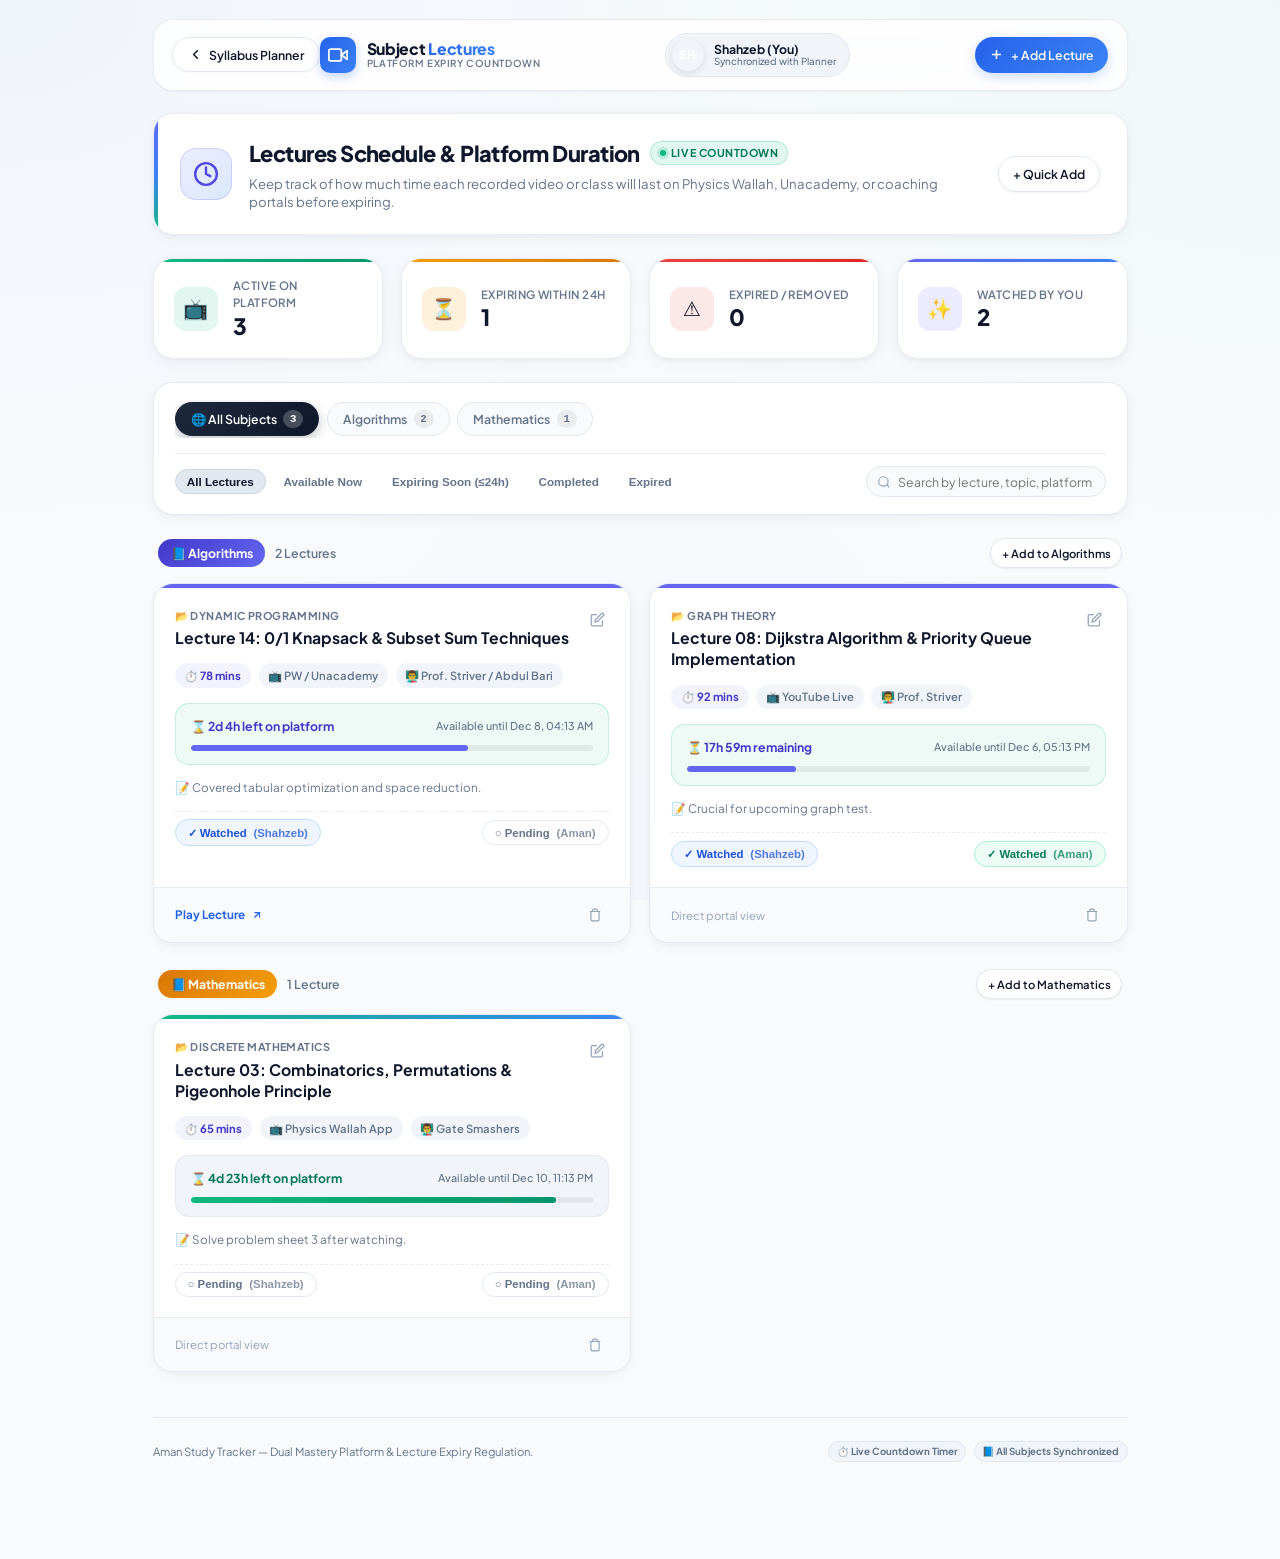
==== lectures.html @ d10f4acd "Add lectures page, countdown timers, owner permissions management, and chapter/topic visual hierarch" ====
<!DOCTYPE html>
<html lang="en">
<head>
  <meta charset="UTF-8">
  <meta name="viewport" content="width=device-width, initial-scale=1.0, maximum-scale=1.0, user-scalable=no">
  <title>Subject Lectures & Platform Availability Tracker — Aman Study Duo</title>
  
  <!-- SEO & Social Meta -->
  <meta name="description" content="Track recorded and live lectures for every subject with real-time countdown to platform expiry so you never miss a lecture.">
  <meta name="theme-color" content="#4f46e5">

  <!-- Typography: Plus Jakarta Sans -->
  <link rel="preconnect" href="https://fonts.googleapis.com">
  <link rel="preconnect" href="https://fonts.gstatic.com" crossorigin>
  <link href="https://fonts.googleapis.com/css2?family=Plus+Jakarta+Sans:wght@400;500;600;700;800&display=swap" rel="stylesheet">

  <!-- Core & Extended Stylesheets -->
  <link rel="stylesheet" href="styles.css">
  <link rel="stylesheet" href="lectures.css">
</head>
<body>
  <div class="app-layout" id="mainAppLayout">
    
    <!-- Top Navigation Header -->
    <header class="app-header">
      <div class="header-left">
        <a href="index.html" class="header-back-link" title="Return to Syllabus Planner">
          <svg width="15" height="15" viewBox="0 0 24 24" fill="none" stroke="currentColor" stroke-width="2.5" stroke-linecap="round" stroke-linejoin="round">
            <polyline points="15 18 9 12 15 6"></polyline>
          </svg>
          <span>Syllabus Planner</span>
        </a>

        <div class="brand-badge">
          <div class="brand-icon">
            <svg width="20" height="20" viewBox="0 0 24 24" fill="none" stroke="currentColor" stroke-width="2.2" stroke-linecap="round" stroke-linejoin="round">
              <polygon points="23 7 16 12 23 17 23 7"></polygon>
              <rect x="1" y="5" width="15" height="14" rx="2" ry="2"></rect>
            </svg>
          </div>
          <div class="brand-text">
            <span class="brand-title">Subject <span class="gradient-text">Lectures</span></span>
            <span class="brand-subtitle">Platform Expiry Countdown</span>
          </div>
        </div>
      </div>

      <!-- Center: Active Authenticated User -->
      <div class="logged-user-bar" id="loggedUserBar" title="Active study account">
        <span class="persona-avatar" id="headerUserAvatar">SH</span>
        <div class="logged-user-meta">
          <span class="logged-user-title" id="headerUserName">Shahzeb (You)</span>
          <span class="logged-user-sub">Synchronized with Planner</span>
        </div>
      </div>

      <!-- Header Right Action -->
      <div class="header-right">
        <button type="button" class="btn btn-primary btn-icon-text" id="btnOpenAddLecture">
          <svg width="15" height="15" viewBox="0 0 24 24" fill="none" stroke="currentColor" stroke-width="2.5">
            <line x1="12" y1="5" x2="12" y2="19"></line>
            <line x1="5" y1="12" x2="19" y2="12"></line>
          </svg>
          <span>+ Add Lecture</span>
        </button>
      </div>
    </header>

    <!-- Main Content Area -->
    <main class="main-wrapper lectures-page">
      
      <!-- Top Banner Headline -->
      <section class="page-title-banner">
        <div class="banner-left">
          <div class="banner-icon">
            <svg width="26" height="26" viewBox="0 0 24 24" fill="none" stroke="currentColor" stroke-width="2.2" stroke-linecap="round" stroke-linejoin="round">
              <circle cx="12" cy="12" r="10"></circle>
              <polyline points="12 6 12 12 16 14"></polyline>
            </svg>
          </div>
          <div>
            <h1 class="page-headline">
              <span>Lectures Schedule & Platform Duration</span>
              <span class="live-badge">Live Countdown</span>
            </h1>
            <p class="page-subheadline">
              Keep track of how much time each recorded video or class will last on Physics Wallah, Unacademy, or coaching portals before expiring.
            </p>
          </div>
        </div>
        <div class="banner-actions">
          <button type="button" class="btn btn-secondary btn-icon-text" id="btnQuickAddLec">
            <span>+ Quick Add</span>
          </button>
        </div>
      </section>

      <!-- Statistical Overview -->
      <section class="lecture-stats-grid" aria-label="Lectures Summary">
        <div class="lecture-stat-card stat-available">
          <div class="stat-icon-wrapper">📺</div>
          <div class="stat-meta">
            <span class="stat-label">Active on Platform</span>
            <span class="stat-value" id="statTotalAvailable">0</span>
          </div>
        </div>

        <div class="lecture-stat-card stat-urgent">
          <div class="stat-icon-wrapper">⏳</div>
          <div class="stat-meta">
            <span class="stat-label">Expiring within 24h</span>
            <span class="stat-value" id="statUrgentExpires">0</span>
          </div>
        </div>

        <div class="lecture-stat-card stat-expired">
          <div class="stat-icon-wrapper">⚠️</div>
          <div class="stat-meta">
            <span class="stat-label">Expired / Removed</span>
            <span class="stat-value" id="statExpired">0</span>
          </div>
        </div>

        <div class="lecture-stat-card stat-watched">
          <div class="stat-icon-wrapper">✨</div>
          <div class="stat-meta">
            <span class="stat-label">Watched by You</span>
            <span class="stat-value" id="statWatched">0</span>
          </div>
        </div>
      </section>

      <!-- Control Bar: Subject Tabs & Status Filters -->
      <section class="lecture-controls-card">
        <!-- Subject Pills -->
        <div class="controls-row-top">
          <div class="subject-filter-scroll" id="subjectFilterBar" role="tablist" aria-label="Select Subject Filter">
            <!-- Dynamically populated subjects (Algorithms, Mathematics, etc.) -->
          </div>
        </div>

        <!-- Status & Search Bar -->
        <div class="controls-row-bottom">
          <div class="status-filter-pills" id="statusFilterGroup">
            <button type="button" class="status-tab-btn active" data-status="all">All Lectures</button>
            <button type="button" class="status-tab-btn" data-status="available">Available Now</button>
            <button type="button" class="status-tab-btn" data-status="urgent">Expiring Soon (≤24h)</button>
            <button type="button" class="status-tab-btn" data-status="watched">Completed</button>
            <button type="button" class="status-tab-btn" data-status="expired">Expired</button>
          </div>

          <div class="lecture-search-wrap">
            <svg class="search-icon" width="14" height="14" viewBox="0 0 24 24" fill="none" stroke="currentColor" stroke-width="2">
              <circle cx="11" cy="11" r="8"></circle>
              <line x1="21" y1="21" x2="16.65" y2="16.65"></line>
            </svg>
            <input type="text" id="lectureSearchInput" placeholder="Search by lecture, topic, platform..." autocomplete="off">
          </div>
        </div>
      </section>

      <!-- Lectures Container Grouped by Subject -->
      <section class="lectures-container" id="lecturesListContainer" aria-live="polite">
        <!-- Dynamically rendered lecture cards -->
      </section>

      <!-- Empty State Container -->
      <div class="lecture-empty-state hidden" id="lectureEmptyState">
        <div class="empty-state-icon">🎥</div>
        <h3 class="empty-state-title">No lectures scheduled</h3>
        <p class="empty-state-text">Add your class videos, coaching recordings, and expiry dates to track how long they will remain available.</p>
        <button type="button" class="btn btn-primary" id="btnEmptyAddLec">+ Schedule First Lecture</button>
      </div>

    </main>

    <!-- App Footer -->
    <footer class="app-footer">
      <div class="footer-content">
        <p>Aman Study Tracker — Dual Mastery Platform & Lecture Expiry Regulation.</p>
        <div class="footer-badges">
          <span class="badge-tag">⏱️ Live Countdown Timer</span>
          <span class="badge-tag">📘 All Subjects Synchronized</span>
        </div>
      </div>
    </footer>
  </div>

  <!-- ==================== MODAL: ADD / EDIT LECTURE ==================== -->
  <div class="modal-overlay hidden" id="modalLecture" role="dialog" aria-modal="true" aria-labelledby="modalLectureTitle">
    <div class="modal-card">
      <div class="modal-header">
        <h3 class="modal-title" id="modalLectureTitle">Add Subject Lecture</h3>
        <button type="button" class="btn-icon-subtle" id="btnCloseModalLecture" aria-label="Close modal">
          <svg width="18" height="18" viewBox="0 0 24 24" fill="none" stroke="currentColor" stroke-width="2">
            <line x1="18" y1="6" x2="6" y2="18"></line>
            <line x1="6" y1="6" x2="18" y2="18"></line>
          </svg>
        </button>
      </div>

      <form id="formLecture" class="modal-form">
        <input type="hidden" id="inputLecId" value="">

        <!-- Subject & Chapter row -->
        <div class="form-row">
          <div class="form-group flex-1">
            <label for="inputLecSubject">Subject <span class="req">*</span></label>
            <input type="text" id="inputLecSubject" list="subjectDatalist" placeholder="e.g. Algorithms, Mathematics" required autocomplete="off">
            <datalist id="subjectDatalist"></datalist>
          </div>
          <div class="form-group flex-1">
            <label for="inputLecChapter">Chapter / Module <span class="opt">(Optional)</span></label>
            <input type="text" id="inputLecChapter" placeholder="e.g. Dynamic Programming" autocomplete="off">
          </div>
        </div>

        <!-- Lecture Title -->
        <div class="form-group">
          <label for="inputLecTitle">Lecture Title & Topic <span class="req">*</span></label>
          <input type="text" id="inputLecTitle" placeholder="e.g. Lecture 05: Knapsack Tabulation & DP" required autocomplete="off">
        </div>

        <!-- Platform Duration (Video Length) & Expiry (How long it lasts on platform) -->
        <div class="form-row">
          <div class="form-group flex-1">
            <label for="inputLecDuration">Video Length (Minutes) <span class="req">*</span></label>
            <input type="number" id="inputLecDuration" min="1" max="600" value="60" required>
            <span class="field-hint">Duration of the recorded video class</span>
          </div>

          <div class="form-group flex-1">
            <label for="inputLecExpiresAt">Available on Platform Until <span class="req">*</span></label>
            <input type="datetime-local" id="inputLecExpiresAt" required>
            <span class="field-hint">When this video will be removed / expire</span>
          </div>
        </div>

        <!-- Expiry quick presets buttons -->
        <div class="form-group" style="margin-top:-0.35rem;">
          <label style="font-size:0.75rem;color:var(--text-muted);font-weight:600;">Quick Expiry Presets:</label>
          <div style="display:flex;gap:0.4rem;flex-wrap:wrap;margin-top:0.25rem;">
            <button type="button" class="btn btn-secondary btn-sm btn-expiry-preset" data-hours="12">12 Hours</button>
            <button type="button" class="btn btn-secondary btn-sm btn-expiry-preset" data-hours="24">24 Hours</button>
            <button type="button" class="btn btn-secondary btn-sm btn-expiry-preset" data-hours="48">48 Hours</button>
            <button type="button" class="btn btn-secondary btn-sm btn-expiry-preset" data-hours="168">7 Days</button>
          </div>
        </div>

        <!-- Platform & Instructor -->
        <div class="form-row">
          <div class="form-group flex-1">
            <label for="inputLecPlatform">Platform / Source</label>
            <input type="text" id="inputLecPlatform" placeholder="e.g. Physics Wallah, Unacademy, YouTube" autocomplete="off">
          </div>
          <div class="form-group flex-1">
            <label for="inputLecInstructor">Instructor / Teacher</label>
            <input type="text" id="inputLecInstructor" placeholder="e.g. Prof. Abdul Bari" autocomplete="off">
          </div>
        </div>

        <!-- Optional Portal / Video Link -->
        <div class="form-group">
          <label for="inputLecUrl">Portal / Class Video URL <span class="opt">(Optional)</span></label>
          <input type="url" id="inputLecUrl" placeholder="https://..." autocomplete="off">
        </div>

        <!-- Optional Notes -->
        <div class="form-group">
          <label for="inputLecNotes">Lecture Notes / Task <span class="opt">(Optional)</span></label>
          <textarea id="inputLecNotes" rows="2" placeholder="e.g. Solve assignment 2 after viewing this lecture..." style="width:100%;padding:0.6rem 0.85rem;border-radius:var(--radius-md);border:1px solid var(--border-subtle);font-family:inherit;font-size:0.85rem;background:var(--bg-input);"></textarea>
        </div>

        <!-- Color Theme Selection -->
        <div class="form-group">
          <label>Theme Color</label>
          <div class="color-picker-row">
            <label class="color-choice choice-indigo">
              <input type="radio" name="lecColor" value="indigo" checked>
              <span class="color-dot dot-indigo"></span>
              <span class="color-text">Indigo</span>
            </label>
            <label class="color-choice choice-emerald">
              <input type="radio" name="lecColor" value="emerald">
              <span class="color-dot dot-emerald"></span>
              <span class="color-text">Emerald</span>
            </label>
            <label class="color-choice choice-amber">
              <input type="radio" name="lecColor" value="amber">
              <span class="color-dot dot-amber"></span>
              <span class="color-text">Amber</span>
            </label>
            <label class="color-choice choice-rose">
              <input type="radio" name="lecColor" value="rose">
              <span class="color-dot dot-rose"></span>
              <span class="color-text">Rose</span>
            </label>
            <label class="color-choice choice-purple">
              <input type="radio" name="lecColor" value="purple">
              <span class="color-dot dot-purple"></span>
              <span class="color-text">Purple</span>
            </label>
          </div>
        </div>

        <!-- Initial Watched Status -->
        <div class="checkbox-row" style="padding:0.75rem 0.9rem;background:var(--bg-subtle);border-radius:var(--radius-md);margin-top:0.25rem;">
          <input type="checkbox" id="checkInitialWatched" class="custom-checkbox">
          <label for="checkInitialWatched" style="font-size:0.85rem;font-weight:600;cursor:pointer;">
            I (<span id="labelWatchSelf">Shahzeb</span>) have already watched this lecture
          </label>
        </div>

        <!-- Form Actions -->
        <div class="modal-footer">
          <button type="button" class="btn btn-secondary" id="btnCancelLecture">Cancel</button>
          <button type="submit" class="btn btn-primary" id="btnSaveLecture">Save Lecture</button>
        </div>
      </form>
    </div>
  </div>

  <!-- Toast Notifications Container -->
  <div class="toast-container" id="toastContainer" aria-live="assertive" aria-atomic="true"></div>

  <!-- App Script -->
  <script src="lectures.js"></script>
</body>
</html>
---- styles.css ----
/* ===================================================================
   Aman Study Tracker — Ultra-Clean Modern Design System
   Aesthetic: Apple & Linear inspired, spacious, high visual hierarchy,
   prominent mobile profile cards, zero clutter.
   =================================================================== */

:root {
  /* Surface & Background */
  --bg-page: #f8fafc;
  --bg-card: #ffffff;
  --bg-subtle: #f1f5f9;
  --bg-hover: #f8fafc;
  --bg-input: #f8fafc;

  /* Borders & Dividers */
  --border-light: rgba(226, 232, 240, 0.8);
  --border-subtle: #e2e8f0;
  --border-focus: #2563eb;

  /* Typography */
  --text-main: #0f172a;
  --text-muted: #64748b;
  --text-subtle: #94a3b8;

  /* User 1: Primary (Shahzeb / Royal Indigo) */
  --user-color: #2563eb;
  --user-gradient: linear-gradient(135deg, #2563eb, #3b82f6);
  --user-bg: #eff6ff;
  --user-border: #bfdbfe;
  --user-text: #1d4ed8;

  /* User 2: Partner (Aman / Vibrant Emerald) */
  --friend-color: #10b981;
  --friend-gradient: linear-gradient(135deg, #059669, #10b981);
  --friend-bg: #ecfdf5;
  --friend-border: #a7f3d0;
  --friend-text: #047857;

  /* Semantics */
  --success: #10b981;
  --success-bg: #ecfdf5;
  --success-border: #a7f3d0;
  --warning: #f59e0b;
  --warning-bg: #fffbeb;
  --danger: #ef4444;
  --danger-bg: #fef2f2;

  /* Corner Radii */
  --radius-xs: 6px;
  --radius-sm: 10px;
  --radius-md: 14px;
  --radius-lg: 20px;
  --radius-xl: 28px;
  --radius-full: 9999px;

  /* Multi-level Diffused Shadows */
  --shadow-subtle: 0 1px 3px rgba(15, 23, 42, 0.04), 0 1px 2px rgba(15, 23, 42, 0.02);
  --shadow-card: 0 4px 16px -2px rgba(15, 23, 42, 0.05), 0 2px 6px -1px rgba(15, 23, 42, 0.03);
  --shadow-elevated: 0 12px 30px -4px rgba(15, 23, 42, 0.08), 0 4px 10px -2px rgba(15, 23, 42, 0.04);
  --shadow-modal: 0 20px 45px -8px rgba(15, 23, 42, 0.16), 0 8px 20px -4px rgba(15, 23, 42, 0.08);

  /* Modern Geometric Typography */
  --font-sans: 'Plus Jakarta Sans', -apple-system, BlinkMacSystemFont, 'SF Pro Display', 'Segoe UI', system-ui, sans-serif;
  --font-mono: 'JetBrains Mono', ui-monospace, SFMono-Regular, Menlo, monospace;
  --transition: 0.2s cubic-bezier(0.16, 1, 0.3, 1);
}

/* ===== Base Reset & Layout ===== */

*, *::before, *::after {
  box-sizing: border-box;
  margin: 0;
  padding: 0;
  -webkit-tap-highlight-color: transparent;
}

html {
  font-size: 15px;
  -webkit-text-size-adjust: 100%;
  scroll-behavior: smooth;
}

body {
  font-family: var(--font-sans);
  background-color: var(--bg-page);
  background-image: 
    radial-gradient(at 0% 0%, rgba(37, 99, 235, 0.035) 0px, transparent 45%),
    radial-gradient(at 100% 0%, rgba(16, 185, 129, 0.035) 0px, transparent 45%),
    radial-gradient(at 50% 100%, rgba(99, 102, 241, 0.02) 0px, transparent 50%);
  background-attachment: fixed;
  color: var(--text-main);
  min-height: 100vh;
  line-height: 1.5;
  -webkit-font-smoothing: antialiased;
  -moz-osx-font-smoothing: grayscale;
}

.app-layout {
  max-width: 1020px;
  margin: 0 auto;
  padding: 1.25rem 1.5rem 5rem;
  display: flex;
  flex-direction: column;
  gap: 1.5rem;
}

/* ===== Header Navigation ===== */

.app-header {
  display: flex;
  align-items: center;
  justify-content: space-between;
  gap: 1rem;
  padding: 0.85rem 1.25rem;
  background: rgba(255, 255, 255, 0.85);
  backdrop-filter: blur(20px);
  -webkit-backdrop-filter: blur(20px);
  border-radius: var(--radius-lg);
  box-shadow: var(--shadow-subtle);
  border: 1px solid var(--border-light);
  position: sticky;
  top: 1rem;
  z-index: 100;
  transition: all var(--transition);
}

.header-left {
  display: flex;
  align-items: center;
}

.brand-badge {
  display: flex;
  align-items: center;
  gap: 0.75rem;
  text-decoration: none;
}

.brand-icon {
  width: 36px;
  height: 36px;
  border-radius: var(--radius-sm);
  background: var(--user-gradient);
  display: flex;
  align-items: center;
  justify-content: center;
  color: #fff;
  flex-shrink: 0;
  box-shadow: 0 4px 10px rgba(37, 99, 235, 0.25);
}

.brand-text {
  display: flex;
  flex-direction: column;
  line-height: 1.15;
}

.brand-title {
  font-size: 1.05rem;
  font-weight: 800;
  color: var(--text-main);
  letter-spacing: -0.02em;
}

.gradient-text {
  background: var(--user-gradient);
  -webkit-background-clip: text;
  -webkit-text-fill-color: transparent;
}

.brand-subtitle {
  font-size: 0.65rem;
  color: var(--text-muted);
  font-weight: 600;
  text-transform: uppercase;
  letter-spacing: 0.06em;
}

/* Authenticated User Capsule */
.logged-user-bar {
  display: flex;
  align-items: center;
  gap: 0.65rem;
  padding: 0.35rem 0.9rem 0.35rem 0.4rem;
  background: var(--bg-subtle);
  border: 1px solid var(--border-subtle);
  border-radius: var(--radius-full);
  cursor: pointer;
  transition: all var(--transition);
  user-select: none;
}

.logged-user-bar:hover {
  background: #ffffff;
  border-color: var(--user-border);
  box-shadow: var(--shadow-subtle);
  transform: translateY(-1px);
}

.logged-user-meta {
  display: flex;
  flex-direction: column;
  line-height: 1.15;
}

.logged-user-title {
  font-size: 0.82rem;
  font-weight: 700;
  color: var(--text-main);
}

.logged-user-sub {
  font-size: 0.65rem;
  color: var(--text-muted);
  font-weight: 500;
}

.persona-avatar {
  width: 32px;
  height: 32px;
  border-radius: 50%;
  font-size: 0.78rem;
  font-weight: 800;
  display: flex;
  align-items: center;
  justify-content: center;
  color: #fff;
  flex-shrink: 0;
  overflow: hidden;
  user-select: none;
  box-shadow: 0 2px 6px rgba(0, 0, 0, 0.1);
}

.user-avatar { background: var(--user-gradient); }
.friend-avatar { background: var(--friend-gradient); }

.avatar-image {
  width: 100%;
  height: 100%;
  border-radius: 50%;
  object-fit: cover;
  display: block;
}

.header-right {
  display: flex;
  align-items: center;
  gap: 0.5rem;
}

/* ===== Buttons ===== */

.btn {
  display: inline-flex;
  align-items: center;
  justify-content: center;
  gap: 0.45rem;
  padding: 0.45rem 0.95rem;
  font-family: inherit;
  font-size: 0.82rem;
  font-weight: 600;
  border-radius: var(--radius-full);
  border: none;
  cursor: pointer;
  transition: all var(--transition);
  white-space: nowrap;
  min-height: 36px;
  user-select: none;
}

.btn-primary {
  background: var(--user-gradient);
  color: #fff;
  box-shadow: 0 4px 12px rgba(37, 99, 235, 0.22);
}
.btn-primary:hover {
  box-shadow: 0 6px 16px rgba(37, 99, 235, 0.32);
  transform: translateY(-1px);
}
.btn-primary:active { transform: scale(0.97); }

.btn-secondary {
  background: #ffffff;
  color: var(--text-main);
  border: 1px solid var(--border-subtle);
  box-shadow: var(--shadow-subtle);
}
.btn-secondary:hover {
  background: var(--bg-subtle);
  border-color: #cbd5e1;
  transform: translateY(-1px);
}
.btn-secondary:active { transform: scale(0.97); }

.btn-ghost {
  background: transparent;
  color: var(--user-color);
  padding: 0.4rem 0.75rem;
}
.btn-ghost:hover { background: var(--user-bg); }

.btn-danger {
  background: var(--danger);
  color: #fff;
}
.btn-danger:hover { background: #dc2626; }

.btn-sm {
  padding: 0.3rem 0.7rem;
  font-size: 0.75rem;
  min-height: 30px;
}

.btn-lg {
  padding: 0.75rem 1.4rem;
  font-size: 0.95rem;
  min-height: 46px;
  border-radius: var(--radius-md);
}

.btn-block { width: 100%; }

.btn-link {
  background: none;
  border: none;
  color: var(--user-color);
  font-weight: 600;
  cursor: pointer;
  padding: 0;
  font-size: 0.8rem;
}
.btn-link:hover { text-decoration: underline; }

.btn-icon-subtle {
  width: 28px;
  height: 28px;
  border-radius: var(--radius-xs);
  border: none;
  background: transparent;
  color: var(--text-subtle);
  display: inline-flex;
  align-items: center;
  justify-content: center;
  cursor: pointer;
  transition: all var(--transition);
}
.btn-icon-subtle:hover {
  background: var(--bg-subtle);
  color: var(--text-main);
}
.btn-icon-subtle.btn-delete:hover {
  background: var(--danger-bg);
  color: var(--danger);
}

/* Cloud Button Indicator */
.cloud-status-btn { position: relative; }
.cloud-status-indicator {
  width: 7px;
  height: 7px;
  border-radius: 50%;
  display: inline-block;
  flex-shrink: 0;
}
.status-offline { background: var(--text-subtle); }
.status-connected {
  background: var(--success);
  box-shadow: 0 0 6px var(--success);
}
.status-syncing {
  background: var(--warning);
  animation: pulseDot 1s infinite;
}

@keyframes pulseDot {
  0%, 100% { opacity: 1; transform: scale(1); }
  50% { opacity: 0.4; transform: scale(0.85); }
}

/* ===== Dashboard Comparative Overview ===== */

.dashboard-section { width: 100%; }

/* ===== Subject & Overall Analyzer Scope Switcher ===== */
.analyzer-scope-header {
  display: flex;
  align-items: center;
  justify-content: space-between;
  gap: 1.25rem;
  background: #ffffff;
  border: 1px solid var(--border-light);
  border-radius: var(--radius-lg);
  padding: 0.95rem 1.35rem;
  margin-bottom: 1.25rem;
  box-shadow: 0 1px 3px rgba(0, 0, 0, 0.03);
  position: relative;
  overflow: hidden;
}

.analyzer-scope-header::before {
  content: '';
  position: absolute;
  top: 0;
  left: 0;
  bottom: 0;
  width: 4px;
  background: linear-gradient(180deg, #3b82f6 0%, #10b981 100%);
  border-radius: var(--radius-lg) 0 0 var(--radius-lg);
}

.analyzer-scope-info {
  display: flex;
  flex-direction: column;
  gap: 0.2rem;
  min-width: 200px;
}

.analyzer-scope-badge {
  margin: 0;
  font-size: 1.05rem;
  font-weight: 700;
  color: var(--text-main);
  display: inline-flex;
  align-items: center;
  gap: 0.5rem;
  letter-spacing: -0.015em;
}

.scope-icon-wrap {
  width: 26px;
  height: 26px;
  border-radius: 8px;
  display: inline-flex;
  align-items: center;
  justify-content: center;
  font-size: 0.95rem;
  background: rgba(37, 99, 235, 0.08);
}

.scope-icon-wrap.scope-all {
  background: rgba(37, 99, 235, 0.1);
  color: #2563eb;
}

.scope-icon-wrap.scope-subject {
  background: rgba(16, 185, 129, 0.1);
  color: #059669;
}

.analyzer-scope-subtitle {
  font-size: 0.78rem;
  color: var(--text-muted);
  font-weight: 500;
}

.analyzer-tabs-scroll {
  display: flex;
  align-items: center;
  gap: 0.5rem;
  overflow-x: auto;
  scrollbar-width: none;
  -webkit-overflow-scrolling: touch;
  padding: 2px 0;
  max-width: 100%;
}

.analyzer-tabs-scroll::-webkit-scrollbar {
  display: none;
}

.analyzer-tab-btn {
  display: inline-flex;
  align-items: center;
  gap: 0.5rem;
  padding: 0.42rem 0.95rem;
  border-radius: var(--radius-full);
  font-size: 0.8rem;
  font-weight: 600;
  font-family: inherit;
  color: var(--text-muted);
  background: #f8fafc;
  border: 1px solid var(--border-medium);
  cursor: pointer;
  white-space: nowrap;
  transition: all 0.2s cubic-bezier(0.4, 0, 0.2, 1);
  flex-shrink: 0;
  box-shadow: 0 1px 2px rgba(0, 0, 0, 0.03);
  user-select: none;
}

.analyzer-tab-btn:hover {
  color: var(--text-main);
  border-color: #cbd5e1;
  background: #ffffff;
  transform: translateY(-1px);
  box-shadow: 0 2px 6px rgba(0, 0, 0, 0.06);
}

.analyzer-tab-btn .tab-icon {
  font-size: 0.9rem;
  line-height: 1;
}

.analyzer-tab-btn .tab-label {
  letter-spacing: -0.01em;
}

.analyzer-tab-btn .tab-dot {
  width: 8px;
  height: 8px;
  border-radius: 50%;
  display: inline-block;
  flex-shrink: 0;
}

.analyzer-tab-btn .tab-dot.dot-indigo { background: #4f46e5; }
.analyzer-tab-btn .tab-dot.dot-emerald { background: #10b981; }
.analyzer-tab-btn .tab-dot.dot-amber { background: #f59e0b; }
.analyzer-tab-btn .tab-dot.dot-rose { background: #f43f5e; }
.analyzer-tab-btn .tab-dot.dot-purple { background: #8b5cf6; }
.analyzer-tab-btn .tab-dot.dot-sky { background: #0284c7; }

.analyzer-tab-btn .tab-count {
  display: inline-flex;
  align-items: center;
  justify-content: center;
  min-width: 19px;
  height: 18px;
  padding: 0 6px;
  border-radius: 9999px;
  font-size: 0.7rem;
  font-weight: 700;
  background: rgba(0, 0, 0, 0.06);
  color: var(--text-muted);
  transition: all 0.2s ease;
}

/* Active tab styles */
.analyzer-tab-btn.active {
  color: #ffffff;
  border-color: transparent;
  transform: translateY(-1px);
}

.analyzer-tab-btn[data-subject="all"].active {
  background: linear-gradient(135deg, #1e293b 0%, #0f172a 100%);
  box-shadow: 0 3px 12px rgba(15, 23, 42, 0.28);
}

.analyzer-tab-btn.theme-indigo.active {
  background: linear-gradient(135deg, #4338ca 0%, #6366f1 100%);
  box-shadow: 0 3px 12px rgba(79, 70, 229, 0.32);
}

.analyzer-tab-btn.theme-emerald.active {
  background: linear-gradient(135deg, #059669 0%, #10b981 100%);
  box-shadow: 0 3px 12px rgba(16, 185, 129, 0.32);
}

.analyzer-tab-btn.theme-amber.active {
  background: linear-gradient(135deg, #d97706 0%, #f59e0b 100%);
  box-shadow: 0 3px 12px rgba(245, 158, 11, 0.32);
}

.analyzer-tab-btn.theme-rose.active {
  background: linear-gradient(135deg, #e11d48 0%, #f43f5e 100%);
  box-shadow: 0 3px 12px rgba(244, 63, 94, 0.32);
}

.analyzer-tab-btn.theme-purple.active {
  background: linear-gradient(135deg, #7c3aed 0%, #8b5cf6 100%);
  box-shadow: 0 3px 12px rgba(139, 92, 246, 0.32);
}

.analyzer-tab-btn.theme-sky.active {
  background: linear-gradient(135deg, #0284c7 0%, #0ea5e9 100%);
  box-shadow: 0 3px 12px rgba(14, 165, 233, 0.32);
}

.analyzer-tab-btn.active .tab-count {
  background: rgba(255, 255, 255, 0.25);
  color: #ffffff;
}

.stats-grid {
  display: grid;
  grid-template-columns: 1fr 1fr;
  gap: 1.25rem;
}

/* Main Profile Stat Cards */
.stat-card {
  background: #ffffff;
  border-radius: var(--radius-lg);
  padding: 1.35rem 1.4rem;
  box-shadow: var(--shadow-card);
  border: 1px solid var(--border-light);
  display: flex;
  flex-direction: column;
  gap: 1.15rem;
  position: relative;
  overflow: hidden;
  transition: all var(--transition);
}

.stat-card::before {
  content: '';
  position: absolute;
  top: 0;
  left: 0;
  right: 0;
  height: 3px;
}

.user-stat-card::before { background: var(--user-gradient); }
.friend-stat-card::before { background: var(--friend-gradient); }

.stat-header {
  display: flex;
  align-items: center;
  gap: 0.9rem;
}

/* Profile Avatar Ring */
.avatar-with-ring {
  width: 56px;
  height: 56px;
  min-width: 56px;
  border-radius: 50%;
  display: flex;
  align-items: center;
  justify-content: center;
  padding: 3px;
  flex-shrink: 0;
  cursor: pointer;
  position: relative;
  transition: all var(--transition);
}

.avatar-with-ring:hover {
  transform: scale(1.04);
}

.user-ring {
  background: var(--user-bg);
  box-shadow: 0 0 0 2px var(--user-color), 0 4px 12px rgba(37, 99, 235, 0.15);
}

.friend-ring {
  background: var(--friend-bg);
  box-shadow: 0 0 0 2px var(--friend-color), 0 4px 12px rgba(16, 185, 129, 0.15);
}

.avatar-with-ring .stat-avatar {
  width: 100%;
  height: 100%;
  border-radius: 50%;
  overflow: hidden;
  display: flex;
  align-items: center;
  justify-content: center;
  font-size: 1.25rem;
  font-weight: 800;
  color: #fff;
}

.stat-title-wrap {
  flex: 1;
  display: flex;
  flex-direction: column;
  gap: 0.2rem;
  min-width: 0;
}

.stat-owner-tag {
  font-size: 0.65rem;
  font-weight: 700;
  text-transform: uppercase;
  letter-spacing: 0.06em;
  color: var(--text-muted);
}

.stat-owner-name {
  font-size: 1.35rem;
  font-weight: 800;
  color: var(--text-main);
  letter-spacing: -0.02em;
  line-height: 1.15;
  white-space: nowrap;
  overflow: hidden;
  text-overflow: ellipsis;
}

.stat-badge {
  font-size: 1rem;
  font-weight: 800;
  font-family: var(--font-mono);
  padding: 0.3rem 0.75rem;
  border-radius: var(--radius-full);
  flex-shrink: 0;
  letter-spacing: -0.02em;
}

.user-badge {
  background: var(--user-bg);
  color: var(--user-text);
  border: 1px solid var(--user-border);
}

.friend-badge {
  background: var(--friend-bg);
  color: var(--friend-text);
  border: 1px solid var(--friend-border);
}

/* Progress Bars */
.progress-bar-container { width: 100%; }

.progress-bar-track {
  width: 100%;
  height: 8px;
  background: var(--bg-subtle);
  border-radius: var(--radius-full);
  overflow: hidden;
}

.progress-bar-fill {
  height: 100%;
  border-radius: var(--radius-full);
  transition: width 0.5s cubic-bezier(0.16, 1, 0.3, 1);
}

.fill-user { background: var(--user-gradient); }
.fill-friend { background: var(--friend-gradient); }

.stat-footer {
  display: flex;
  align-items: center;
  justify-content: space-between;
  padding-top: 0.65rem;
  border-top: 1px solid var(--border-light);
}

.stat-metric {
  display: flex;
  flex-direction: column;
}

.metric-num {
  font-size: 1.05rem;
  font-weight: 800;
  color: var(--text-main);
  font-family: var(--font-mono);
}

.metric-label {
  font-size: 0.65rem;
  color: var(--text-muted);
  font-weight: 600;
  text-transform: uppercase;
  letter-spacing: 0.04em;
}

.tag-user-lead { color: var(--user-color); }
.tag-friend-lead { color: var(--friend-color); }
.align-right { text-align: right; }

/* ===== Redesigned Knowledge Gap & Synergy Card ===== */

.gap-stat-card {
  grid-column: 1 / -1;
  background: #ffffff;
  border-radius: var(--radius-lg);
  box-shadow: var(--shadow-card);
  border: 1px solid var(--border-light);
  padding: 1.1rem 1.4rem;
  display: flex;
  flex-direction: column;
  gap: 0.85rem;
}

.gap-card-header {
  display: flex;
  align-items: center;
  gap: 0.75rem;
}

.gap-icon {
  width: 32px;
  height: 32px;
  border-radius: var(--radius-sm);
  background: var(--user-bg);
  display: flex;
  align-items: center;
  justify-content: center;
  color: var(--user-color);
  flex-shrink: 0;
}

.gap-title {
  font-size: 0.95rem;
  font-weight: 800;
  color: var(--text-main);
  letter-spacing: -0.01em;
}

.gap-desc {
  font-size: 0.72rem;
  color: var(--text-muted);
  font-weight: 500;
}

.gap-breakdown-row {
  display: grid;
  grid-template-columns: repeat(3, 1fr);
  gap: 0.75rem;
}

.gap-item {
  display: flex;
  align-items: center;
  gap: 0.65rem;
  padding: 0.65rem 0.95rem;
  border-radius: var(--radius-md);
  background: var(--bg-subtle);
  border: 1px solid var(--border-subtle);
  cursor: pointer;
  transition: all var(--transition);
  user-select: none;
}

.gap-item:hover {
  background: #ffffff;
  border-color: #cbd5e1;
  box-shadow: var(--shadow-subtle);
  transform: translateY(-1px);
}

.gap-item.active {
  background: #ffffff;
  border-color: var(--user-color);
  box-shadow: 0 0 0 2px rgba(37, 99, 235, 0.18), var(--shadow-subtle);
}
.gap-item.gap-friend-ahead.active {
  border-color: var(--friend-color);
  box-shadow: 0 0 0 2px rgba(16, 185, 129, 0.18), var(--shadow-subtle);
}

.gap-indicator-dot {
  width: 8px;
  height: 8px;
  border-radius: 50%;
  flex-shrink: 0;
}

.friend-dot { background: var(--friend-color); }
.user-dot { background: var(--user-color); }
.both-dot { background: var(--success); }
.neither-dot { background: var(--text-subtle); }

.gap-info {
  display: flex;
  align-items: baseline;
  gap: 0.45rem;
  flex: 1;
  min-width: 0;
}

.gap-val {
  font-size: 1.15rem;
  font-weight: 800;
  font-family: var(--font-mono);
  color: var(--text-main);
  flex-shrink: 0;
}

.gap-name {
  font-size: 0.75rem;
  color: var(--text-muted);
  font-weight: 600;
  white-space: nowrap;
  overflow: hidden;
  text-overflow: ellipsis;
}

.gap-action-hint {
  font-size: 0.68rem;
  font-weight: 700;
  margin-left: auto;
  white-space: nowrap;
  color: var(--text-subtle);
}

.gap-item:hover .gap-action-hint {
  color: var(--text-main);
}

/* ===== Minimalist Toolbar & Filter Pills ===== */

.toolbar-section {
  display: flex;
  flex-direction: column;
  gap: 0.75rem;
}

.search-box {
  position: relative;
  display: flex;
  align-items: center;
  background: #ffffff;
  border: 1px solid var(--border-subtle);
  border-radius: var(--radius-full);
  padding: 0 1rem;
  min-height: 44px;
  box-shadow: var(--shadow-subtle);
  transition: all var(--transition);
}

.search-box:focus-within {
  border-color: var(--border-focus);
  box-shadow: 0 0 0 3px rgba(37, 99, 235, 0.12);
  background: #ffffff;
}

.search-box svg {
  color: var(--text-subtle);
  flex-shrink: 0;
  margin-right: 0.65rem;
}

.search-box input {
  width: 100%;
  background: transparent;
  border: none;
  font-family: inherit;
  font-size: 0.88rem;
  color: var(--text-main);
  outline: none;
}
.search-box input::placeholder { color: var(--text-subtle); }

.btn-clear-search {
  background: none;
  border: none;
  color: var(--text-subtle);
  cursor: pointer;
  font-size: 1.1rem;
  padding: 0.2rem;
  line-height: 1;
  transition: color var(--transition);
}
.btn-clear-search:hover { color: var(--text-main); }

/* Filter Pills Bar */
.filter-pills-bar {
  display: flex;
  align-items: center;
  gap: 0.4rem;
  overflow-x: auto;
  -webkit-overflow-scrolling: touch;
  scrollbar-width: none;
  padding-bottom: 2px;
}
.filter-pills-bar::-webkit-scrollbar { display: none; }

.filter-pill {
  display: inline-flex;
  align-items: center;
  gap: 0.4rem;
  padding: 0.35rem 0.8rem;
  background: #ffffff;
  border: 1px solid var(--border-subtle);
  border-radius: var(--radius-full);
  font-size: 0.76rem;
  font-weight: 600;
  color: var(--text-muted);
  cursor: pointer;
  transition: all var(--transition);
  white-space: nowrap;
  min-height: 32px;
  user-select: none;
}

.filter-pill:hover {
  border-color: #cbd5e1;
  color: var(--text-main);
  background: var(--bg-subtle);
}

.filter-pill.active {
  background: var(--text-main);
  color: #fff;
  border-color: var(--text-main);
  box-shadow: 0 2px 8px rgba(15, 23, 42, 0.15);
}

.pill-badge {
  font-size: 0.68rem;
  font-family: var(--font-mono);
  font-weight: 700;
  padding: 0.08rem 0.4rem;
  border-radius: var(--radius-full);
  background: var(--bg-subtle);
  color: var(--text-muted);
}

.filter-pill.active .pill-badge {
  background: rgba(255, 255, 255, 0.2);
  color: #fff;
}

.dot-friend { width: 6px; height: 6px; border-radius: 50%; background: var(--friend-color); }
.dot-user { width: 6px; height: 6px; border-radius: 50%; background: var(--user-color); }
.dot-both { width: 6px; height: 6px; border-radius: 50%; background: var(--success); }
.dot-neither { width: 6px; height: 6px; border-radius: 50%; background: var(--text-subtle); }

.toolbar-actions {
  display: flex;
  align-items: center;
  gap: 0.5rem;
}

/* Active Filter Notice Banner */
.filter-notice-banner {
  display: flex;
  align-items: center;
  justify-content: space-between;
  padding: 0.6rem 1rem;
  background: var(--user-bg);
  border: 1px solid var(--user-border);
  border-radius: var(--radius-sm);
  font-size: 0.8rem;
  font-weight: 600;
  color: var(--user-text);
  animation: fadeIn 0.2s ease;
}

.notice-content {
  display: flex;
  align-items: center;
  gap: 0.45rem;
}

/* ===== Subjects, Chapters & Topics ===== */

.chapters-container {
  display: flex;
  flex-direction: column;
  gap: 1.25rem;
}

/* Curated Theme Accents */
.theme-indigo { --theme-color: #6366f1; --theme-bg: rgba(99, 102, 241, 0.08); --theme-border: rgba(99, 102, 241, 0.18); }
.theme-emerald { --theme-color: #10b981; --theme-bg: rgba(16, 185, 129, 0.08); --theme-border: rgba(16, 185, 129, 0.18); }
.theme-amber { --theme-color: #f59e0b; --theme-bg: rgba(245, 158, 11, 0.08); --theme-border: rgba(245, 158, 11, 0.18); }
.theme-rose { --theme-color: #f43f5e; --theme-bg: rgba(244, 63, 94, 0.08); --theme-border: rgba(244, 63, 94, 0.18); }
.theme-cyan { --theme-color: #06b6d4; --theme-bg: rgba(6, 182, 212, 0.08); --theme-border: rgba(6, 182, 212, 0.18); }
.theme-purple { --theme-color: #a855f7; --theme-bg: rgba(168, 85, 247, 0.08); --theme-border: rgba(168, 85, 247, 0.18); }

/* Subject Container Card */
.subject-card {
  background: #ffffff;
  border-radius: var(--radius-lg);
  box-shadow: var(--shadow-card);
  border: 1px solid var(--border-light);
  overflow: hidden;
  transition: all var(--transition);
}

.subject-header {
  padding: 1.15rem 1.4rem;
  display: flex;
  align-items: center;
  justify-content: space-between;
  gap: 1rem;
  border-bottom: 1px solid var(--border-light);
  background: #ffffff;
}

.subject-header-main {
  display: flex;
  align-items: center;
  gap: 0.85rem;
  flex: 1;
  min-width: 0;
}

.subject-icon-box {
  width: 38px;
  height: 38px;
  border-radius: var(--radius-sm);
  background: var(--theme-color, var(--user-color));
  display: flex;
  align-items: center;
  justify-content: center;
  color: #fff;
  flex-shrink: 0;
  box-shadow: 0 4px 10px rgba(0, 0, 0, 0.1);
}

.subject-info {
  display: flex;
  flex-direction: column;
  gap: 0.15rem;
  min-width: 0;
}

.subject-title-line {
  display: flex;
  align-items: center;
  gap: 0.5rem;
}

.subject-title {
  font-size: 1.12rem;
  font-weight: 800;
  color: var(--text-main);
  letter-spacing: -0.01em;
}

.subject-badge {
  display: none !important; /* Decluttered: removed duplicate badge */
}

.subject-meta-chips {
  display: flex;
  align-items: center;
  gap: 0.45rem;
}

.subject-chip {
  font-size: 0.7rem;
  font-weight: 600;
  color: var(--text-muted);
}

.subject-header-side {
  display: flex;
  align-items: center;
  gap: 1rem;
  flex-shrink: 0;
}

.subject-dual-progress {
  display: flex;
  flex-direction: column;
  gap: 0.25rem;
  min-width: 140px;
}

.subject-prog-bar {
  display: flex;
  align-items: center;
  gap: 0.45rem;
  font-size: 0.7rem;
}

.subject-prog-name {
  font-weight: 600;
  color: var(--text-muted);
  min-width: 48px;
  font-size: 0.68rem;
}

.subject-prog-track {
  flex: 1;
  height: 5px;
  background: var(--bg-subtle);
  border-radius: var(--radius-full);
  overflow: hidden;
}

.subject-prog-fill {
  height: 100%;
  border-radius: var(--radius-full);
  transition: width 0.4s ease;
}

.subject-prog-pct {
  font-family: var(--font-mono);
  font-weight: 700;
  font-size: 0.68rem;
  color: var(--text-muted);
  min-width: 30px;
  text-align: right;
}

.btn-add-subject-item {
  border-radius: var(--radius-full);
  font-size: 0.76rem;
  font-weight: 600;
  padding: 0.35rem 0.75rem;
  background: var(--bg-subtle);
  color: var(--text-main);
  border: 1px solid var(--border-subtle);
  cursor: pointer;
  transition: all var(--transition);
  min-height: 30px;
}
.btn-add-subject-item:hover {
  background: var(--user-bg);
  color: var(--user-color);
  border-color: var(--user-border);
}

.subject-actions-row {
  display: flex;
  align-items: center;
  gap: 0.4rem;
}

.btn-delete-subject {
  width: 32px;
  height: 32px;
  border-radius: var(--radius-full);
}

.chapter-actions-group {
  display: flex;
  align-items: center;
  gap: 0.35rem;
}

.btn-add-chapter-item,
.btn-delete-chapter {
  width: 28px;
  height: 28px;
  border-radius: var(--radius-full);
}

/* Chapter Navigation Buttons Bar */
.subject-chapters-nav {
  padding: 0.65rem 1.4rem;
  background: var(--bg-subtle);
  border-bottom: 1px solid var(--border-subtle);
  display: flex;
  align-items: center;
  gap: 0.65rem;
}

.chapter-nav-track {
  display: flex;
  align-items: center;
  gap: 0.45rem;
  overflow-x: auto;
  scrollbar-width: none;
  -webkit-overflow-scrolling: touch;
  padding: 2px 0;
  width: 100%;
}
.chapter-nav-track::-webkit-scrollbar {
  display: none;
}

.chapter-nav-btn {
  display: inline-flex;
  align-items: center;
  gap: 0.45rem;
  padding: 0.36rem 0.82rem;
  border-radius: var(--radius-full);
  font-size: 0.76rem;
  font-weight: 600;
  font-family: inherit;
  color: var(--text-muted);
  background: #ffffff;
  border: 1px solid var(--border-subtle);
  cursor: pointer;
  white-space: nowrap;
  transition: all var(--transition);
  flex-shrink: 0;
  box-shadow: 0 1px 2px rgba(0, 0, 0, 0.03);
}

.chapter-nav-btn:hover {
  color: var(--text-main);
  border-color: var(--border-medium);
  background: #ffffff;
  transform: translateY(-1px);
}

.chapter-nav-btn.active {
  background: linear-gradient(135deg, #4f46e5 0%, #6366f1 100%);
  color: #ffffff;
  border-color: transparent;
  box-shadow: 0 2px 8px rgba(79, 70, 229, 0.28);
  font-weight: 700;
}

.subject-card.theme-emerald .chapter-nav-btn.active {
  background: linear-gradient(135deg, #059669 0%, #10b981 100%);
  box-shadow: 0 2px 8px rgba(16, 185, 129, 0.28);
}

.subject-card.theme-amber .chapter-nav-btn.active {
  background: linear-gradient(135deg, #d97706 0%, #f59e0b 100%);
  box-shadow: 0 2px 8px rgba(245, 158, 11, 0.28);
}

.subject-card.theme-rose .chapter-nav-btn.active {
  background: linear-gradient(135deg, #e11d48 0%, #f43f5e 100%);
  box-shadow: 0 2px 8px rgba(244, 63, 94, 0.28);
}

.subject-card.theme-cyan .chapter-nav-btn.active {
  background: linear-gradient(135deg, #0891b2 0%, #06b6d4 100%);
  box-shadow: 0 2px 8px rgba(6, 182, 212, 0.28);
}

.subject-card.theme-purple .chapter-nav-btn.active {
  background: linear-gradient(135deg, #7c3aed 0%, #8b5cf6 100%);
  box-shadow: 0 2px 8px rgba(139, 92, 246, 0.28);
}

.nav-pill-badge {
  font-size: 0.66rem;
  font-weight: 700;
  padding: 0.08rem 0.42rem;
  border-radius: var(--radius-full);
  background: rgba(0, 0, 0, 0.05);
  color: inherit;
}

.chapter-nav-btn.active .nav-pill-badge {
  background: rgba(255, 255, 255, 0.28);
  color: #ffffff;
}

.nav-check {
  font-size: 0.7rem;
  font-weight: 800;
  color: var(--success);
}
.chapter-nav-btn.active .nav-check {
  color: #ffffff;
}

.chapter-open-pill {
  font-size: 0.65rem;
  font-weight: 600;
  color: var(--text-muted);
  background: var(--bg-subtle);
  border: 1px solid var(--border-subtle);
  padding: 0.12rem 0.45rem;
  border-radius: var(--radius-full);
  margin-left: 0.35rem;
  transition: all var(--transition);
}
.chapter-header:hover .chapter-open-pill {
  color: var(--text-main);
  border-color: var(--border-medium);
  background: #ffffff;
}

.subject-body {
  padding: 1rem 1.25rem 1.35rem;
  display: flex;
  flex-direction: column;
  gap: 1.15rem;
  background: #f8fafc;
}

.direct-topics-list {
  display: flex;
  flex-direction: column;
  background: #ffffff;
  border: 1px solid #e2e8f0;
  border-radius: var(--radius-md);
  box-shadow: 0 1px 3px rgba(15, 23, 42, 0.04);
  overflow: hidden;
  padding: 0.4rem 0.65rem 0.6rem 0.95rem;
}

/* Chapter Accordion Card: Distinct Container */
.chapter-card {
  background: #ffffff;
  border: 1px solid #e2e8f0;
  border-radius: var(--radius-md);
  box-shadow: 0 1px 4px rgba(15, 23, 42, 0.04);
  overflow: hidden;
  transition: border-color var(--transition), box-shadow var(--transition);
}

.chapter-card:hover {
  border-color: #cbd5e1;
  box-shadow: 0 4px 12px rgba(15, 23, 42, 0.06);
}

.chapter-header {
  padding: 0.9rem 1.2rem;
  display: flex;
  align-items: center;
  justify-content: space-between;
  gap: 0.85rem;
  cursor: pointer;
  user-select: none;
  background: linear-gradient(180deg, #ffffff 0%, #f8fafc 100%);
  border-bottom: 1px solid #f1f5f9;
  border-left: 4px solid var(--theme-color, #6366f1);
  transition: background var(--transition);
}
.chapter-header:hover { background: #f1f5f9; }

.chapter-title-group {
  display: flex;
  align-items: center;
  gap: 0.65rem;
  flex: 1;
  min-width: 0;
}

.btn-collapse {
  background: #ffffff;
  border: 1px solid var(--border-subtle);
  color: var(--text-muted);
  cursor: pointer;
  display: flex;
  align-items: center;
  justify-content: center;
  width: 24px;
  height: 24px;
  border-radius: var(--radius-xs);
  transition: all var(--transition);
  flex-shrink: 0;
}
.btn-collapse:hover {
  color: var(--text-main);
  background: var(--bg-subtle);
  border-color: var(--border-medium);
}

.chevron-icon { transition: transform var(--transition); }
.chevron-icon.collapsed { transform: rotate(-90deg); }

.chapter-meta {
  display: flex;
  flex-direction: column;
  min-width: 0;
}

.chapter-title-line {
  display: flex;
  align-items: center;
  gap: 0.55rem;
  flex-wrap: wrap;
}

.chapter-badge-label {
  display: inline-flex;
  align-items: center;
  gap: 0.3rem;
  font-size: 0.62rem;
  font-weight: 800;
  letter-spacing: 0.06em;
  text-transform: uppercase;
  padding: 0.15rem 0.5rem;
  border-radius: var(--radius-xs);
  background: var(--theme-bg, rgba(99, 102, 241, 0.1));
  color: var(--theme-color, #6366f1);
  border: 1px solid var(--theme-border, rgba(99, 102, 241, 0.2));
  flex-shrink: 0;
}

.chapter-title {
  font-size: 0.96rem;
  font-weight: 700;
  color: var(--text-main);
  letter-spacing: -0.01em;
}

.topic-count-tag {
  font-size: 0.68rem;
  font-weight: 600;
  color: var(--text-muted);
  background: var(--bg-subtle);
  padding: 0.1rem 0.45rem;
  border-radius: var(--radius-full);
}

.chapter-progress-actions {
  display: flex;
  align-items: center;
  gap: 0.85rem;
  flex-shrink: 0;
}

.chapter-dual-progress {
  display: flex;
  flex-direction: column;
  gap: 0.25rem;
  min-width: 130px;
}

.mini-progress-row {
  display: flex;
  align-items: center;
  gap: 0.45rem;
  font-size: 0.68rem;
}

.mini-label {
  font-weight: 600;
  color: var(--text-muted);
  min-width: 44px;
}

.mini-track {
  flex: 1;
  height: 4px;
  background: var(--bg-subtle);
  border-radius: var(--radius-full);
  overflow: hidden;
}

.mini-fill {
  height: 100%;
  border-radius: var(--radius-full);
  transition: width 0.4s ease;
}

.mini-percent {
  font-family: var(--font-mono);
  font-size: 0.68rem;
  font-weight: 600;
  color: var(--text-muted);
  min-width: 28px;
  text-align: right;
}

/* ===== Topic Rows: Indented Nested Hierarchy ===== */

.topics-list {
  display: flex;
  flex-direction: column;
  background: #ffffff;
  padding: 0.5rem 0.85rem 0.65rem 1.15rem;
  position: relative;
}

/* Vertical tree connector guideline */
.topics-list::before {
  content: '';
  position: absolute;
  left: 1.85rem;
  top: 0.6rem;
  bottom: 1.1rem;
  width: 2px;
  background: #e2e8f0;
  border-radius: 1px;
}

.topic-row {
  display: flex;
  align-items: center;
  justify-content: space-between;
  gap: 0.85rem;
  padding: 0.65rem 0.85rem 0.65rem 1.85rem;
  border-radius: var(--radius-sm);
  border: 1px solid transparent;
  background: #ffffff;
  transition: all var(--transition);
  position: relative;
  margin-bottom: 0.2rem;
}

/* Horizontal tree branch connector line */
.topic-row::before {
  content: '';
  position: absolute;
  left: 0.7rem;
  top: 50%;
  width: 12px;
  height: 2px;
  background: #cbd5e1;
  border-radius: 1px;
}

.topic-row:hover {
  background: #f8fafc;
  border-color: #f1f5f9;
}

/* Subtle completion state */
.topic-row.is-user-done {
  background: rgba(37, 99, 235, 0.02);
}
.topic-row.is-user-done .topic-title {
  color: #334155;
}
.topic-row.is-both-done {
  background: rgba(16, 185, 129, 0.035);
}

.topic-details {
  display: flex;
  flex-direction: column;
  gap: 0.15rem;
  flex: 1;
  min-width: 0;
}

.topic-title-line {
  display: flex;
  align-items: center;
  gap: 0.5rem;
  flex-wrap: wrap;
}

.topic-badge-label {
  display: inline-flex;
  align-items: center;
  font-size: 0.6rem;
  font-weight: 700;
  letter-spacing: 0.05em;
  text-transform: uppercase;
  padding: 0.1rem 0.38rem;
  border-radius: 4px;
  background: #f1f5f9;
  color: #64748b;
  border: 1px solid #e2e8f0;
  flex-shrink: 0;
}

.topic-bullet {
  width: 6px;
  height: 6px;
  border-radius: 50%;
  background: var(--theme-color, var(--user-color));
  flex-shrink: 0;
}

.topic-title {
  font-size: 0.88rem;
  font-weight: 600;
  color: var(--text-main);
  line-height: 1.35;
}

.topic-breadcrumb {
  font-size: 0.68rem;
  color: var(--text-muted);
  font-weight: 500;
  margin-left: 0.85rem;
}

/* Gap Tags: Minimalist & Shown Only When Divergent */
.gap-tag {
  display: inline-flex;
  align-items: center;
  gap: 0.25rem;
  padding: 0.12rem 0.5rem;
  border-radius: var(--radius-full);
  font-size: 0.65rem;
  font-weight: 700;
  white-space: nowrap;
}

.gap-dot {
  width: 5px;
  height: 5px;
  border-radius: 50%;
  flex-shrink: 0;
}

.gap-tag.tag-friend-only {
  background: var(--friend-bg);
  color: var(--friend-text);
  border: 1px solid var(--friend-border);
}

.gap-tag.tag-user-only {
  background: var(--user-bg);
  color: var(--user-text);
  border: 1px solid var(--user-border);
}

/* Controls */
.topic-controls {
  display: flex;
  align-items: center;
  gap: 0.65rem;
}

.topic-checkers-group {
  display: flex;
  align-items: center;
  gap: 0.35rem;
}

/* Tactile Pill Toggle Button */
.learner-toggle {
  display: inline-flex;
  align-items: center;
  gap: 0.35rem;
  padding: 0.28rem 0.6rem;
  border-radius: var(--radius-full);
  background: var(--bg-subtle);
  border: 1px solid var(--border-subtle);
  cursor: pointer;
  user-select: none;
  font-size: 0.74rem;
  font-weight: 600;
  color: var(--text-muted);
  transition: all var(--transition);
  min-height: 30px;
}

.learner-toggle:hover:not(.locked) {
  border-color: #cbd5e1;
  color: var(--text-main);
  background: #ffffff;
  transform: translateY(-1px);
}

.learner-toggle:active:not(.locked) {
  transform: scale(0.96);
}

.toggle-avatar-bubble {
  width: 18px;
  height: 18px;
  border-radius: 50%;
  font-size: 0.55rem;
  font-weight: 800;
  display: flex;
  align-items: center;
  justify-content: center;
  color: #fff;
  flex-shrink: 0;
  overflow: hidden;
}
.user-bubble { background: var(--user-gradient); }
.friend-bubble { background: var(--friend-gradient); }

.toggle-name {
  font-size: 0.72rem;
  font-weight: 600;
}

.toggle-box {
  width: 15px;
  height: 15px;
  border-radius: 4px;
  border: 1.5px solid var(--border-subtle);
  background: #ffffff;
  display: flex;
  align-items: center;
  justify-content: center;
  flex-shrink: 0;
  transition: all var(--transition);
}

.toggle-box svg {
  opacity: 0;
  transform: scale(0.6);
  transition: all var(--transition);
  color: #fff;
}

/* Active Completed States */
.learner-toggle.active-user {
  background: var(--user-bg);
  border-color: var(--user-border);
  color: var(--user-text);
}
.learner-toggle.active-user .toggle-box {
  background: var(--user-color);
  border-color: var(--user-color);
}
.learner-toggle.active-user .toggle-box svg {
  opacity: 1;
  transform: scale(1);
}

.learner-toggle.active-friend {
  background: var(--friend-bg);
  border-color: var(--friend-border);
  color: var(--friend-text);
}
.learner-toggle.active-friend .toggle-box {
  background: var(--friend-color);
  border-color: var(--friend-color);
}
.learner-toggle.active-friend .toggle-box svg {
  opacity: 1;
  transform: scale(1);
}

.learner-toggle.locked {
  cursor: not-allowed;
  opacity: 0.85;
}

.lock-icon {
  color: var(--text-subtle);
  flex-shrink: 0;
}

/* Hover-only row action buttons */
.topic-actions-btn-group {
  display: flex;
  align-items: center;
  gap: 0.2rem;
  opacity: 0;
  transition: opacity var(--transition);
}

.topic-row:hover .topic-actions-btn-group {
  opacity: 1;
}

/* ===== Empty States ===== */

.empty-state {
  background: #ffffff;
  border-radius: var(--radius-lg);
  padding: 3.5rem 2rem;
  text-align: center;
  display: flex;
  flex-direction: column;
  align-items: center;
  gap: 0.75rem;
  border: 1px dashed var(--border-subtle);
}

.empty-illustration {
  font-size: 2.75rem;
  margin-bottom: 0.25rem;
}

.empty-title {
  font-size: 1.15rem;
  font-weight: 800;
  color: var(--text-main);
}

.empty-desc {
  font-size: 0.85rem;
  color: var(--text-muted);
  max-width: 380px;
}

.empty-actions {
  display: flex;
  align-items: center;
  gap: 0.65rem;
  margin-top: 0.5rem;
}

.empty-chapter-topics {
  background: #ffffff;
  border-radius: var(--radius-lg);
  padding: 2.5rem 1.5rem;
  text-align: center;
  display: flex;
  flex-direction: column;
  align-items: center;
  gap: 0.65rem;
  border: 1px solid var(--border-light);
}

.empty-filter-icon { font-size: 1.75rem; }
.empty-filter-text { font-size: 0.85rem; color: var(--text-muted); }

/* ===== App Footer ===== */

.app-footer {
  margin-top: 1.5rem;
  padding: 1.5rem 0;
  border-top: 1px solid var(--border-light);
}

.footer-content {
  display: flex;
  align-items: center;
  justify-content: space-between;
  gap: 1rem;
  font-size: 0.75rem;
  color: var(--text-muted);
}

.footer-badges {
  display: flex;
  align-items: center;
  gap: 0.5rem;
}

.badge-tag {
  font-size: 0.65rem;
  font-weight: 700;
  padding: 0.15rem 0.5rem;
  border-radius: var(--radius-full);
  background: var(--bg-subtle);
  color: var(--text-muted);
  border: 1px solid var(--border-subtle);
}

/* ===== Login Screen ===== */

.login-screen {
  min-height: 100vh;
  display: flex;
  align-items: center;
  justify-content: center;
  padding: 1.5rem;
  background-color: var(--bg-page);
  background-image: 
    radial-gradient(at 0% 0%, rgba(37, 99, 235, 0.05) 0px, transparent 50%),
    radial-gradient(at 100% 100%, rgba(16, 185, 129, 0.05) 0px, transparent 50%);
}

.login-card {
  width: 100%;
  max-width: 420px;
  background: #ffffff;
  border-radius: var(--radius-xl);
  box-shadow: var(--shadow-modal);
  border: 1px solid var(--border-light);
  padding: 2.75rem 2.25rem;
  display: flex;
  flex-direction: column;
  gap: 1.75rem;
  animation: fadeIn 0.3s ease;
}

.login-header {
  text-align: center;
  display: flex;
  flex-direction: column;
  align-items: center;
  gap: 0.35rem;
}

.brand-icon-lg {
  width: 48px;
  height: 48px;
  border-radius: var(--radius-md);
  background: var(--user-gradient);
  display: flex;
  align-items: center;
  justify-content: center;
  color: #fff;
  margin-bottom: 0.35rem;
  box-shadow: 0 6px 16px rgba(37, 99, 235, 0.28);
}

.login-title {
  font-size: 1.4rem;
  font-weight: 800;
  color: var(--text-main);
  letter-spacing: -0.02em;
}

.login-subtitle {
  font-size: 0.8rem;
  color: var(--text-muted);
}

.login-form {
  display: flex;
  flex-direction: column;
  gap: 1.15rem;
}

.login-label {
  font-size: 0.72rem;
  font-weight: 700;
  color: var(--text-muted);
  text-transform: uppercase;
  letter-spacing: 0.04em;
}

.login-users-selector {
  display: grid;
  grid-template-columns: 1fr 1fr;
  gap: 0.75rem;
}

.login-user-card {
  position: relative;
  border-radius: var(--radius-md);
  padding: 1.25rem 0.85rem;
  cursor: pointer;
  background: var(--bg-subtle);
  border: 2px solid transparent;
  transition: all var(--transition);
}

.login-user-card input[type="radio"] {
  position: absolute;
  opacity: 0;
  pointer-events: none;
}

.login-user-card .card-inner {
  display: flex;
  flex-direction: column;
  align-items: center;
  text-align: center;
  gap: 0.45rem;
}

.login-user-card .persona-avatar {
  width: 44px;
  height: 44px;
  font-size: 1rem;
}

.login-user-card .user-display-name {
  display: block;
  font-weight: 700;
  font-size: 0.95rem;
  color: var(--text-main);
}

.login-user-card .user-sub {
  display: block;
  font-size: 0.65rem;
  color: var(--text-muted);
}

.login-user-card .radio-indicator {
  width: 6px;
  height: 6px;
  border-radius: 50%;
  background: transparent;
  transition: all var(--transition);
}

.login-user-card:hover { border-color: #cbd5e1; }

.login-user-card.selected {
  background: var(--user-bg);
  border-color: var(--user-color);
  box-shadow: 0 4px 12px rgba(37, 99, 235, 0.12);
}
.login-user-card.selected .radio-indicator { background: var(--user-color); }

#cardSelectFriend.selected {
  background: var(--friend-bg);
  border-color: var(--friend-color);
  box-shadow: 0 4px 12px rgba(16, 185, 129, 0.12);
}
#cardSelectFriend.selected .radio-indicator { background: var(--friend-color); }

.login-footer-tools {
  text-align: center;
  padding-top: 0.75rem;
  border-top: 1px solid var(--border-light);
}

.btn-link-subtle {
  background: none;
  border: none;
  color: var(--text-muted);
  font-size: 0.75rem;
  font-family: inherit;
  font-weight: 600;
  cursor: pointer;
  padding: 0.35rem 0.65rem;
  border-radius: var(--radius-xs);
  transition: all var(--transition);
}
.btn-link-subtle:hover { color: var(--text-main); background: var(--bg-subtle); }
.btn-link-subtle code {
  background: var(--bg-subtle);
  padding: 0.1rem 0.35rem;
  border-radius: 4px;
  font-family: var(--font-mono);
  font-size: 0.72rem;
  color: var(--user-color);
}

/* ===== Modals ===== */

.modal-overlay {
  position: fixed;
  inset: 0;
  background: rgba(15, 23, 42, 0.4);
  backdrop-filter: blur(8px);
  -webkit-backdrop-filter: blur(8px);
  display: flex;
  align-items: center;
  justify-content: center;
  z-index: 1000;
  padding: 1.25rem;
  animation: fadeIn 0.15s ease;
}

.modal-card {
  background: #ffffff;
  border-radius: var(--radius-xl);
  box-shadow: var(--shadow-modal);
  border: 1px solid var(--border-light);
  width: 100%;
  max-width: 520px;
  max-height: 90vh;
  overflow-y: auto;
  display: flex;
  flex-direction: column;
  animation: slideUp 0.25s cubic-bezier(0.16, 1, 0.3, 1);
}

.modal-large { max-width: 640px; }

@keyframes slideUp {
  from { opacity: 0; transform: translateY(12px) scale(0.98); }
  to { opacity: 1; transform: translateY(0) scale(1); }
}

@keyframes fadeIn {
  from { opacity: 0; }
  to { opacity: 1; }
}

.modal-header {
  padding: 1.25rem 1.5rem;
  border-bottom: 1px solid var(--border-light);
  display: flex;
  align-items: center;
  justify-content: space-between;
}

.modal-title {
  font-size: 1.1rem;
  font-weight: 800;
  color: var(--text-main);
  letter-spacing: -0.01em;
}

.modal-title-with-badge {
  display: flex;
  flex-direction: column;
  gap: 0.2rem;
}

.modal-subtitle {
  font-size: 0.82rem;
  color: var(--text-muted);
  line-height: 1.45;
  margin-bottom: 0.65rem;
}

.btn-close-modal {
  background: none;
  border: none;
  font-size: 1.4rem;
  color: var(--text-subtle);
  cursor: pointer;
  line-height: 1;
  padding: 0.2rem;
  border-radius: var(--radius-xs);
  transition: all var(--transition);
}
.btn-close-modal:hover { color: var(--text-main); background: var(--bg-subtle); }

.modal-form {
  padding: 1.25rem 1.5rem;
  display: flex;
  flex-direction: column;
  gap: 1rem;
}

.modal-form-inline {
  padding: 1.25rem 1.5rem;
  display: flex;
  flex-direction: column;
  gap: 1rem;
}

.modal-footer {
  padding: 1rem 1.5rem;
  border-top: 1px solid var(--border-light);
  display: flex;
  align-items: center;
  justify-content: flex-end;
  gap: 0.65rem;
  background: #fbfcfe;
  border-radius: 0 0 var(--radius-xl) var(--radius-xl);
}

/* Forms */
.form-group {
  display: flex;
  flex-direction: column;
  gap: 0.35rem;
}

.form-group label {
  font-size: 0.78rem;
  font-weight: 700;
  color: var(--text-main);
}

.required { color: var(--danger); }

.form-group input,
.form-group textarea,
.form-group select {
  width: 100%;
  padding: 0.65rem 0.95rem;
  border-radius: var(--radius-sm);
  background: var(--bg-input);
  border: 1px solid var(--border-subtle);
  font-family: inherit;
  font-size: 0.88rem;
  color: var(--text-main);
  outline: none;
  transition: all var(--transition);
}

.form-group input:focus,
.form-group textarea:focus,
.form-group select:focus {
  background: #ffffff;
  border-color: var(--border-focus);
  box-shadow: 0 0 0 3px rgba(37, 99, 235, 0.12);
}

.form-row {
  display: flex;
  gap: 0.75rem;
}

.flex-1 { flex: 1; }
.flex-2 { flex: 2; }

.password-input-wrap {
  position: relative;
  display: flex;
}
.password-input-wrap input { padding-right: 3.75rem; }

.btn-toggle-token {
  position: absolute;
  right: 0.45rem;
  top: 50%;
  transform: translateY(-50%);
  background: var(--bg-subtle);
  border: 1px solid var(--border-subtle);
  color: var(--text-muted);
  border-radius: 4px;
  padding: 0.2rem 0.5rem;
  font-size: 0.72rem;
  font-weight: 600;
  cursor: pointer;
  font-family: inherit;
  transition: all var(--transition);
}
.btn-toggle-token:hover { background: #ffffff; color: var(--text-main); }

.label-hint {
  font-size: 0.7rem;
  color: var(--text-muted);
  line-height: 1.4;
}

/* Color Picker */
.color-picker-row {
  display: flex;
  gap: 0.5rem;
  margin-top: 0.2rem;
}
.color-radio { cursor: pointer; }
.color-radio input { display: none; }
.color-swatch {
  width: 26px;
  height: 26px;
  border-radius: 50%;
  display: block;
  border: 2px solid transparent;
  transition: transform var(--transition);
}
.color-radio input:checked + .color-swatch {
  transform: scale(1.18);
  box-shadow: 0 0 0 2px #fff, 0 0 0 4px currentColor;
}
.swatch-indigo { background: #6366f1; color: #6366f1; }
.swatch-emerald { background: #10b981; color: #10b981; }
.swatch-amber { background: #f59e0b; color: #f59e0b; }
.swatch-rose { background: #f43f5e; color: #f43f5e; }
.swatch-cyan { background: #06b6d4; color: #06b6d4; }
.swatch-purple { background: #a855f7; color: #a855f7; }

/* Custom Checkbox */
.custom-checkbox {
  display: inline-flex;
  align-items: center;
  gap: 0.5rem;
  cursor: pointer;
  user-select: none;
  font-size: 0.82rem;
  font-weight: 600;
  color: var(--text-main);
}
.custom-checkbox input { display: none; }
.checkmark {
  width: 18px;
  height: 18px;
  border-radius: 5px;
  border: 1.5px solid var(--border-subtle);
  display: flex;
  align-items: center;
  justify-content: center;
  transition: all var(--transition);
  background: #fff;
  flex-shrink: 0;
}
.custom-checkbox input:checked + .checkmark.user-check {
  background: var(--user-color);
  border-color: var(--user-color);
}
.custom-checkbox input:checked + .checkmark::after {
  content: '✓';
  color: #fff;
  font-size: 0.72rem;
  font-weight: 800;
}

.sub-label {
  font-size: 0.75rem;
  font-weight: 700;
  color: var(--text-main);
}

.initial-status-box {
  padding: 0.75rem 1rem;
  background: var(--bg-subtle);
  border: 1px solid var(--border-subtle);
  border-radius: var(--radius-sm);
  display: flex;
  flex-direction: column;
  gap: 0.4rem;
}

.status-toggles-row { margin-top: 0.2rem; }

/* Profile Edit Card */
.profile-edit-card {
  padding: 0.95rem 1.1rem;
  border-radius: var(--radius-md);
  border: 1px solid var(--border-subtle);
  background: var(--bg-subtle);
  display: flex;
  flex-direction: column;
  gap: 0.65rem;
}
.user-edit-box { border-left: 4px solid var(--user-color); }
.friend-edit-box { border-left: 4px solid var(--friend-color); }

.profile-header-sm {
  display: flex;
  align-items: center;
  gap: 0.55rem;
}
.profile-header-sm h4 { font-size: 0.88rem; font-weight: 700; }

/* ===== Role Permissions & Access Control Card ===== */
.permissions-settings-card {
  background: var(--bg-subtle);
  border: 1px solid var(--border-subtle);
  border-radius: var(--radius-md);
  padding: 1.15rem 1.25rem;
  margin: 1rem 0;
  display: flex;
  flex-direction: column;
  gap: 1rem;
  border-left: 4px solid #6366f1;
}

.perm-card-header {
  display: flex;
  align-items: center;
  gap: 0.85rem;
  padding-bottom: 0.75rem;
  border-bottom: 1px solid var(--border-light);
}

.perm-icon {
  width: 38px;
  height: 38px;
  border-radius: 10px;
  background: rgba(99, 102, 241, 0.12);
  display: flex;
  align-items: center;
  justify-content: center;
  font-size: 1.2rem;
  flex-shrink: 0;
}

.perm-title {
  margin: 0;
  font-size: 0.95rem;
  font-weight: 700;
  color: var(--text-main);
}

.perm-subtitle {
  margin: 0.15rem 0 0 0;
  font-size: 0.76rem;
  color: var(--text-muted);
}

.perm-grid {
  display: grid;
  grid-template-columns: 1fr 1fr;
  gap: 0.85rem;
}

.perm-item {
  background: #ffffff;
  border: 1px solid var(--border-subtle);
  border-radius: var(--radius-sm);
  padding: 0.85rem 0.95rem;
  display: flex;
  flex-direction: column;
  justify-content: space-between;
  gap: 0.55rem;
  transition: all var(--transition);
}

.perm-item:hover {
  border-color: var(--border-medium);
  box-shadow: 0 2px 8px rgba(0, 0, 0, 0.04);
}

.perm-label-wrap {
  display: flex;
  flex-direction: column;
  gap: 0.2rem;
}

.perm-label {
  font-size: 0.82rem;
  font-weight: 700;
  color: var(--text-main);
  margin: 0;
}

.perm-desc {
  font-size: 0.72rem;
  color: var(--text-muted);
  line-height: 1.35;
}

.perm-select {
  width: 100%;
  padding: 0.45rem 0.75rem;
  border-radius: var(--radius-sm);
  border: 1px solid var(--border-subtle);
  background: var(--bg-input);
  font-family: inherit;
  font-size: 0.8rem;
  font-weight: 600;
  color: var(--text-main);
  outline: none;
  cursor: pointer;
  transition: all var(--transition);
}

.perm-select:focus {
  border-color: var(--border-focus);
  background: #ffffff;
  box-shadow: 0 0 0 2px rgba(99, 102, 241, 0.16);
}

@media (max-width: 640px) {
  .perm-grid {
    grid-template-columns: 1fr;
  }
}

/* Upstash Cloud Status Banner */
.cloud-status-banner {
  padding: 0.85rem 1.1rem;
  border-radius: var(--radius-md);
  border: 1px solid var(--border-subtle);
  display: flex;
  align-items: center;
  justify-content: space-between;
  margin-bottom: 0.85rem;
}
.status-banner-connected { background: var(--success-bg); border-color: var(--success-border); }
.status-banner-disconnected { background: var(--bg-subtle); }
.banner-status-left { display: flex; align-items: center; gap: 0.55rem; }
.status-pulse-dot { width: 8px; height: 8px; border-radius: 50%; background: var(--text-subtle); }
.dot-live { background: var(--success); box-shadow: 0 0 6px var(--success); }
.banner-status-title { font-weight: 700; font-size: 0.82rem; display: block; color: var(--text-main); }
.banner-status-sub { font-size: 0.7rem; color: var(--text-muted); display: block; }
.banner-last-sync { font-size: 0.68rem; font-family: var(--font-mono); color: var(--text-muted); }

.upstash-actions-grid { display: flex; gap: 0.5rem; flex-wrap: wrap; margin-top: 0.5rem; }

.upstash-guide-accordion {
  background: var(--bg-subtle);
  border: 1px solid var(--border-subtle);
  border-radius: var(--radius-sm);
  margin-top: 0.85rem;
  overflow: hidden;
}
.guide-summary {
  padding: 0.65rem 0.95rem;
  font-size: 0.78rem;
  font-weight: 600;
  cursor: pointer;
  display: flex;
  align-items: center;
  justify-content: space-between;
  user-select: none;
}
.guide-content {
  padding: 0.75rem 1rem;
  border-top: 1px solid var(--border-subtle);
  font-size: 0.78rem;
  line-height: 1.55;
  color: var(--text-muted);
}
.guide-content ol { padding-left: 1.15rem; }

/* CSV Import Area */
.csv-upload-zone {
  border: 2px dashed var(--border-subtle);
  border-radius: var(--radius-md);
  padding: 1.5rem 1rem;
  display: flex;
  flex-direction: column;
  align-items: center;
  gap: 0.4rem;
  text-align: center;
  cursor: pointer;
  background: var(--bg-subtle);
  transition: all var(--transition);
}
.csv-upload-zone:hover, .csv-upload-zone.dragover {
  border-color: var(--user-color);
  background: var(--user-bg);
}
.csv-upload-zone svg { color: var(--user-color); }
.csv-zone-title { font-weight: 700; font-size: 0.92rem; color: var(--text-main); }
.csv-zone-sub { font-size: 0.72rem; color: var(--text-muted); }

.csv-template-row {
  display: flex;
  align-items: center;
  gap: 0.5rem;
  flex-wrap: wrap;
  margin: 0.5rem 0;
}

.import-options-card {
  background: var(--bg-subtle);
  border: 1px solid var(--border-subtle);
  border-radius: var(--radius-sm);
  padding: 0.75rem 1rem;
  margin-top: 0.5rem;
}

.radio-pill-group {
  display: flex;
  gap: 0.85rem;
  margin-top: 0.4rem;
  flex-wrap: wrap;
}

.custom-radio {
  display: inline-flex;
  align-items: center;
  gap: 0.4rem;
  font-size: 0.82rem;
  font-weight: 600;
  cursor: pointer;
}

.text-danger { color: var(--danger); }

.csv-parsed-summary {
  display: flex;
  align-items: center;
  gap: 0.5rem;
  background: var(--success-bg);
  border: 1px solid var(--success-border);
  padding: 0.6rem 0.95rem;
  border-radius: var(--radius-sm);
  font-size: 0.82rem;
  font-weight: 700;
  color: var(--success);
  margin-top: 0.65rem;
}

/* Settings Hub Card */
.settings-hub-card {
  max-width: 660px;
  width: 95%;
  max-height: 90vh;
}

.settings-tabs-nav {
  display: flex;
  gap: 0.25rem;
  background: var(--bg-subtle);
  padding: 0.25rem;
  border-radius: var(--radius-md);
  margin: 0.85rem 1.25rem 0.25rem;
  overflow-x: auto;
  border: 1px solid var(--border-subtle);
  scrollbar-width: none;
}
.settings-tabs-nav::-webkit-scrollbar { display: none; }

.settings-tab-btn {
  flex: 1;
  min-width: 90px;
  padding: 0.45rem 0.65rem;
  font-size: 0.76rem;
  font-weight: 600;
  border: none;
  background: transparent;
  color: var(--text-muted);
  border-radius: var(--radius-sm);
  cursor: pointer;
  transition: all var(--transition);
  white-space: nowrap;
  text-align: center;
}
.settings-tab-btn:hover { color: var(--text-main); }
.settings-tab-btn.active {
  background: #ffffff;
  color: var(--text-main);
  font-weight: 700;
  box-shadow: var(--shadow-subtle);
}

.settings-panels-container { overflow-y: auto; flex: 1; }
.settings-panel { display: none; padding: 1.25rem; }
.settings-panel.active { display: block; animation: fadeIn 0.15s ease; }

.sync-toggles-box {
  padding: 0.65rem 0.95rem;
  background: var(--bg-subtle);
  border-radius: var(--radius-sm);
  margin-top: 0.35rem;
}

/* Account Section */
.account-session-card {
  background: var(--bg-subtle);
  border: 1px solid var(--border-subtle);
  border-radius: var(--radius-md);
  padding: 1.15rem;
  display: flex;
  flex-direction: column;
  gap: 0.75rem;
}

.account-session-header {
  display: flex;
  align-items: center;
  gap: 0.85rem;
}

.account-session-header h4 {
  font-size: 1rem;
  font-weight: 700;
  color: var(--text-main);
}

.account-badge {
  display: inline-block;
  font-size: 0.65rem;
  font-weight: 700;
  color: var(--success);
  background: var(--success-bg);
  border: 1px solid var(--success-border);
  padding: 0.12rem 0.45rem;
  border-radius: var(--radius-full);
}

.account-notice-text {
  font-size: 0.78rem;
  color: var(--text-muted);
  line-height: 1.5;
}

/* Toast Notifications */
.toast-container {
  position: fixed;
  bottom: 1.5rem;
  right: 1.5rem;
  display: flex;
  flex-direction: column;
  gap: 0.5rem;
  z-index: 9999;
  pointer-events: none;
}

.toast {
  padding: 0.65rem 1.1rem;
  border-radius: var(--radius-sm);
  font-size: 0.82rem;
  font-weight: 600;
  box-shadow: var(--shadow-elevated);
  color: #fff;
  pointer-events: auto;
  animation: slideUp 0.2s ease;
}
.toast-success { background: #0f172a; border-left: 3px solid var(--success); }
.toast-warning { background: #0f172a; border-left: 3px solid var(--warning); }
.toast-info { background: #0f172a; border-left: 3px solid var(--user-color); }

.hidden { display: none !important; }

/* ===================================================================
   Mobile Responsiveness & Enhanced Profile View
   =================================================================== */

@media (max-width: 860px) {
  .stats-grid { grid-template-columns: 1fr; }
  .gap-breakdown-row { grid-template-columns: 1fr; gap: 0.5rem; }
}

@media (max-width: 640px) {
  html { font-size: 14px; }

  .app-layout {
    padding: 0.75rem 0.75rem 3.5rem;
    gap: 1rem;
  }

  /* Mobile Header */
  .app-header {
    padding: 0.75rem 0.95rem;
    border-radius: var(--radius-md);
    flex-wrap: wrap;
    gap: 0.65rem;
  }

  .header-left {
    flex: 1;
  }

  .logged-user-bar {
    order: 3;
    width: 100%;
    padding: 0.5rem 0.85rem;
    background: #ffffff;
    border: 1px solid var(--border-subtle);
    border-radius: var(--radius-md);
    box-shadow: var(--shadow-subtle);
    gap: 0.75rem;
  }

  .logged-user-bar .persona-avatar {
    width: 40px;
    height: 40px;
    min-width: 40px;
    font-size: 1rem;
  }

  .logged-user-title {
    font-size: 0.95rem;
    font-weight: 800;
  }

  .logged-user-sub {
    font-size: 0.7rem;
    color: var(--text-muted);
  }

  /* Enhanced Mobile Profile Cards (Big Profile Image & Name) */
  .stat-card {
    padding: 1.35rem 1.15rem;
    border-radius: var(--radius-lg);
  }

  .avatar-with-ring {
    width: 66px;
    height: 66px;
    min-width: 66px;
    padding: 3.5px;
  }

  .avatar-with-ring .stat-avatar {
    font-size: 1.55rem;
    font-weight: 800;
  }

  .stat-owner-tag {
    font-size: 0.7rem;
    letter-spacing: 0.08em;
  }

  .stat-owner-name {
    font-size: 1.55rem;
    font-weight: 800;
    line-height: 1.15;
  }

  .stat-badge {
    font-size: 1.05rem;
    padding: 0.35rem 0.85rem;
  }

  .progress-bar-track { height: 9px; }

  /* Toolbar on Mobile */
  .toolbar-section { gap: 0.65rem; }
  .search-box input { font-size: 16px; }

  .toolbar-actions {
    width: 100%;
    flex-wrap: wrap;
  }

  .toolbar-actions .btn {
    flex: 1;
    min-width: 120px;
  }

  /* Analyzer Header on Mobile */
  .analyzer-scope-header {
    flex-direction: column;
    align-items: stretch;
    gap: 0.85rem;
    padding: 0.85rem 1rem;
  }

  .analyzer-tabs-scroll {
    width: 100%;
    overflow-x: auto;
    padding-bottom: 2px;
  }

  /* Subject & Chapter Cards on Mobile */
  .subject-header {
    flex-direction: column;
    align-items: stretch;
    gap: 0.75rem;
    padding: 1rem;
  }

  .subject-header-side {
    flex-direction: column;
    align-items: stretch;
    gap: 0.65rem;
  }

  .subject-dual-progress { width: 100%; min-width: 0; }

  .subject-actions-row {
    width: 100%;
    display: flex;
    align-items: center;
    gap: 0.5rem;
  }

  .subject-actions-row .btn-add-subject-item {
    flex: 1;
    width: auto;
    justify-content: center;
  }

  .subject-chapters-nav {
    padding: 0.5rem 1rem;
  }

  .chapter-nav-btn {
    padding: 0.32rem 0.7rem;
    font-size: 0.73rem;
  }

  .subject-body {
    padding: 0.75rem 0.65rem 0.95rem;
    gap: 0.85rem;
  }

  .chapter-header {
    padding: 0.75rem 0.85rem;
    flex-direction: column;
    align-items: stretch;
    gap: 0.65rem;
  }

  .chapter-progress-actions {
    flex-direction: column;
    align-items: stretch;
    gap: 0.45rem;
  }

  .chapter-dual-progress { width: 100%; }

  .chapter-actions-group {
    display: flex;
    align-items: center;
    justify-content: flex-end;
    gap: 0.45rem;
    padding-top: 0.2rem;
  }

  /* Topic Row Mobile */
  .topics-list {
    padding: 0.35rem 0.45rem 0.5rem 0.65rem;
  }

  .topics-list::before {
    left: 1.25rem;
  }

  .topic-row {
    padding: 0.65rem 0.65rem 0.65rem 1.35rem;
    flex-direction: column;
    align-items: stretch;
    gap: 0.65rem;
  }

  .topic-row::before {
    left: 0.6rem;
    top: 1.25rem;
    width: 8px;
  }

  .topic-row .topic-actions-btn-group {
    opacity: 1;
  }

  .topic-controls {
    flex-direction: column;
    align-items: stretch;
    gap: 0.45rem;
  }

  .topic-checkers-group {
    display: grid;
    grid-template-columns: 1fr 1fr;
    gap: 0.45rem;
    width: 100%;
  }

  .learner-toggle {
    min-height: 40px;
    justify-content: center;
    font-size: 0.8rem;
  }

  .topic-actions-btn-group {
    justify-content: flex-end;
  }

  /* Modals on Mobile as Bottom Sheet */
  .modal-overlay {
    align-items: flex-end;
    padding: 0;
  }

  .modal-card {
    border-radius: var(--radius-xl) var(--radius-xl) 0 0;
    max-height: 92vh;
  }

  .modal-form input,
  .modal-form select,
  .modal-form textarea {
    font-size: 16px;
  }

  .form-row { flex-direction: column; gap: 0.65rem; }

  /* Login Mobile */
  .login-screen { padding: 0.85rem; }

  .login-card {
    padding: 2rem 1.35rem;
    border-radius: var(--radius-xl);
  }

  .login-card input { font-size: 16px; }

  .login-user-card {
    padding: 1.25rem 0.65rem;
  }

  .login-user-card .persona-avatar {
    width: 52px;
    height: 52px;
    min-width: 52px;
    font-size: 1.25rem;
  }

  .login-user-card .user-display-name {
    font-size: 1.1rem;
    margin-top: 0.25rem;
  }

  .toast-container {
    left: 0.85rem;
    right: 0.85rem;
    bottom: 0.85rem;
  }
}
---- lectures.css ----
/* ===================================================================
   Lectures Schedule & Expiry Tracker Styles
   =================================================================== */

/* Page layout adjustments */
.lectures-page {
  display: flex;
  flex-direction: column;
  gap: 1.5rem;
}

/* Page Header */
.page-title-banner {
  background: #ffffff;
  border: 1px solid var(--border-light);
  border-radius: var(--radius-lg);
  padding: 1.5rem 1.75rem;
  box-shadow: var(--shadow-card);
  display: flex;
  align-items: center;
  justify-content: space-between;
  gap: 1.25rem;
  position: relative;
  overflow: hidden;
}

.page-title-banner::before {
  content: '';
  position: absolute;
  top: 0;
  left: 0;
  bottom: 0;
  width: 4px;
  background: linear-gradient(180deg, #6366f1 0%, #3b82f6 50%, #10b981 100%);
  border-radius: var(--radius-lg) 0 0 var(--radius-lg);
}

.banner-left {
  display: flex;
  align-items: center;
  gap: 1.15rem;
}

.banner-icon {
  width: 52px;
  height: 52px;
  border-radius: 16px;
  background: linear-gradient(135deg, rgba(99, 102, 241, 0.12), rgba(59, 130, 246, 0.18));
  color: #4f46e5;
  display: flex;
  align-items: center;
  justify-content: center;
  box-shadow: inset 0 0 0 1px rgba(99, 102, 241, 0.2);
  flex-shrink: 0;
}

.page-headline {
  margin: 0;
  font-size: 1.45rem;
  font-weight: 800;
  color: var(--text-main);
  letter-spacing: -0.025em;
  display: flex;
  align-items: center;
  gap: 0.65rem;
  flex-wrap: wrap;
}

.live-badge {
  font-size: 0.72rem;
  font-weight: 700;
  text-transform: uppercase;
  letter-spacing: 0.05em;
  padding: 0.2rem 0.6rem;
  border-radius: var(--radius-full);
  background: rgba(16, 185, 129, 0.12);
  color: #047857;
  border: 1px solid rgba(16, 185, 129, 0.25);
  display: inline-flex;
  align-items: center;
  gap: 0.35rem;
}

.live-badge::before {
  content: '';
  width: 6px;
  height: 6px;
  border-radius: 50%;
  background: #10b981;
  box-shadow: 0 0 0 3px rgba(16, 185, 129, 0.2);
  animation: pulseDot 2s infinite ease-in-out;
}

.page-subheadline {
  margin: 0.35rem 0 0 0;
  font-size: 0.88rem;
  color: var(--text-muted);
  line-height: 1.4;
}

.banner-actions {
  display: flex;
  align-items: center;
  gap: 0.75rem;
  flex-wrap: wrap;
}

/* Statistics Overview Grid */
.lecture-stats-grid {
  display: grid;
  grid-template-columns: repeat(4, 1fr);
  gap: 1.15rem;
}

.lecture-stat-card {
  background: #ffffff;
  border: 1px solid var(--border-light);
  border-radius: var(--radius-lg);
  padding: 1.25rem 1.35rem;
  box-shadow: var(--shadow-card);
  display: flex;
  align-items: center;
  gap: 1rem;
  transition: all var(--transition);
  position: relative;
  overflow: hidden;
}

.lecture-stat-card:hover {
  transform: translateY(-2px);
  box-shadow: var(--shadow-elevated);
}

.lecture-stat-card::before {
  content: '';
  position: absolute;
  top: 0;
  left: 0;
  right: 0;
  height: 3px;
  background: #e2e8f0;
}

.lecture-stat-card.stat-available::before { background: linear-gradient(90deg, #10b981, #059669); }
.lecture-stat-card.stat-urgent::before { background: linear-gradient(90deg, #f59e0b, #d97706); }
.lecture-stat-card.stat-expired::before { background: linear-gradient(90deg, #ef4444, #dc2626); }
.lecture-stat-card.stat-watched::before { background: linear-gradient(90deg, #6366f1, #3b82f6); }

.stat-icon-wrapper {
  width: 44px;
  height: 44px;
  border-radius: 12px;
  display: flex;
  align-items: center;
  justify-content: center;
  font-size: 1.35rem;
  flex-shrink: 0;
}

.stat-available .stat-icon-wrapper { background: rgba(16, 185, 129, 0.12); }
.stat-urgent .stat-icon-wrapper { background: rgba(245, 158, 11, 0.14); }
.stat-expired .stat-icon-wrapper { background: rgba(239, 68, 68, 0.12); }
.stat-watched .stat-icon-wrapper { background: rgba(99, 102, 241, 0.12); }

.stat-meta {
  display: flex;
  flex-direction: column;
}

.stat-label {
  font-size: 0.76rem;
  font-weight: 600;
  color: var(--text-muted);
  text-transform: uppercase;
  letter-spacing: 0.04em;
}

.stat-value {
  font-size: 1.5rem;
  font-weight: 800;
  color: var(--text-main);
  line-height: 1.15;
  margin-top: 0.15rem;
}

/* Filter & Subject Selection Bar */
.lecture-controls-card {
  background: #ffffff;
  border: 1px solid var(--border-light);
  border-radius: var(--radius-lg);
  padding: 1.15rem 1.4rem;
  box-shadow: var(--shadow-card);
  display: flex;
  flex-direction: column;
  gap: 1rem;
}

.controls-row-top {
  display: flex;
  align-items: center;
  justify-content: space-between;
  gap: 1rem;
  flex-wrap: wrap;
}

.subject-filter-scroll {
  display: flex;
  align-items: center;
  gap: 0.5rem;
  overflow-x: auto;
  scrollbar-width: none;
  -webkit-overflow-scrolling: touch;
  padding: 2px 0;
  max-width: 100%;
}
.subject-filter-scroll::-webkit-scrollbar { display: none; }

.subject-pill-btn {
  display: inline-flex;
  align-items: center;
  gap: 0.45rem;
  padding: 0.45rem 1rem;
  border-radius: var(--radius-full);
  font-size: 0.82rem;
  font-weight: 600;
  font-family: inherit;
  color: var(--text-muted);
  background: #f8fafc;
  border: 1px solid var(--border-subtle);
  cursor: pointer;
  white-space: nowrap;
  transition: all var(--transition);
  flex-shrink: 0;
}

.subject-pill-btn:hover {
  background: #ffffff;
  color: var(--text-main);
  border-color: var(--border-medium);
  transform: translateY(-1px);
}

.subject-pill-btn.active {
  background: linear-gradient(135deg, #1e293b, #0f172a);
  color: #ffffff;
  border-color: transparent;
  box-shadow: 0 4px 12px rgba(15, 23, 42, 0.25);
}

.subject-pill-btn.active.theme-indigo {
  background: linear-gradient(135deg, #4338ca, #6366f1);
  box-shadow: 0 4px 12px rgba(99, 102, 241, 0.35);
}
.subject-pill-btn.active.theme-emerald {
  background: linear-gradient(135deg, #059669, #10b981);
  box-shadow: 0 4px 12px rgba(16, 185, 129, 0.35);
}
.subject-pill-btn.active.theme-amber {
  background: linear-gradient(135deg, #d97706, #f59e0b);
  box-shadow: 0 4px 12px rgba(245, 158, 11, 0.35);
}
.subject-pill-btn.active.theme-rose {
  background: linear-gradient(135deg, #e11d48, #f43f5e);
  box-shadow: 0 4px 12px rgba(244, 63, 94, 0.35);
}
.subject-pill-btn.active.theme-purple {
  background: linear-gradient(135deg, #7c3aed, #8b5cf6);
  box-shadow: 0 4px 12px rgba(139, 92, 246, 0.35);
}

.subject-pill-btn .pill-badge {
  display: inline-flex;
  align-items: center;
  justify-content: center;
  min-width: 20px;
  height: 18px;
  padding: 0 6px;
  border-radius: var(--radius-full);
  font-size: 0.72rem;
  font-weight: 700;
  background: rgba(0, 0, 0, 0.06);
  color: inherit;
}
.subject-pill-btn.active .pill-badge {
  background: rgba(255, 255, 255, 0.22);
  color: #ffffff;
}

.controls-row-bottom {
  display: flex;
  align-items: center;
  justify-content: space-between;
  gap: 1rem;
  border-top: 1px solid var(--border-light);
  padding-top: 0.85rem;
  flex-wrap: wrap;
}

.status-filter-pills {
  display: flex;
  align-items: center;
  gap: 0.35rem;
  flex-wrap: wrap;
}

.status-tab-btn {
  padding: 0.32rem 0.75rem;
  border-radius: var(--radius-full);
  font-size: 0.78rem;
  font-weight: 600;
  background: transparent;
  border: 1px solid transparent;
  color: var(--text-muted);
  cursor: pointer;
  transition: all var(--transition);
}

.status-tab-btn:hover {
  color: var(--text-main);
  background: var(--bg-subtle);
}

.status-tab-btn.active {
  background: #e2e8f0;
  color: #0f172a;
  border-color: #cbd5e1;
}

/* Search Box */
.lecture-search-wrap {
  position: relative;
  min-width: 240px;
}

.lecture-search-wrap input {
  width: 100%;
  padding: 0.42rem 0.85rem 0.42rem 2.1rem;
  font-size: 0.82rem;
  border-radius: var(--radius-full);
  border: 1px solid var(--border-subtle);
  background: var(--bg-input);
  color: var(--text-main);
  font-family: inherit;
  outline: none;
  transition: all var(--transition);
}

.lecture-search-wrap input:focus {
  border-color: var(--border-focus);
  background: #ffffff;
  box-shadow: 0 0 0 3px rgba(37, 99, 235, 0.12);
}

.lecture-search-wrap .search-icon {
  position: absolute;
  left: 0.75rem;
  top: 50%;
  transform: translateY(-50%);
  color: var(--text-subtle);
  pointer-events: none;
}

/* Lecture Cards Section */
.lectures-container {
  display: flex;
  flex-direction: column;
  gap: 1.75rem;
}

.subject-lecture-group {
  display: flex;
  flex-direction: column;
  gap: 1rem;
}

.subject-group-header {
  display: flex;
  align-items: center;
  justify-content: space-between;
  padding: 0 0.35rem;
  flex-wrap: wrap;
  gap: 0.75rem;
}

.group-header-title {
  display: flex;
  align-items: center;
  gap: 0.65rem;
}

.subject-tag-badge {
  display: inline-flex;
  align-items: center;
  gap: 0.4rem;
  padding: 0.3rem 0.85rem;
  border-radius: var(--radius-full);
  font-size: 0.82rem;
  font-weight: 700;
  color: #ffffff;
}

.subject-tag-badge.theme-indigo { background: linear-gradient(135deg, #4338ca, #6366f1); }
.subject-tag-badge.theme-emerald { background: linear-gradient(135deg, #059669, #10b981); }
.subject-tag-badge.theme-amber { background: linear-gradient(135deg, #d97706, #f59e0b); }
.subject-tag-badge.theme-rose { background: linear-gradient(135deg, #e11d48, #f43f5e); }
.subject-tag-badge.theme-purple { background: linear-gradient(135deg, #7c3aed, #8b5cf6); }

.group-lecture-count {
  font-size: 0.82rem;
  font-weight: 600;
  color: var(--text-muted);
}

/* Lecture Cards Grid */
.lecture-cards-grid {
  display: grid;
  grid-template-columns: repeat(auto-fill, minmax(320px, 1fr));
  gap: 1.25rem;
}

/* Individual Lecture Card */
.lecture-card {
  background: #ffffff;
  border: 1px solid var(--border-light);
  border-radius: var(--radius-lg);
  box-shadow: var(--shadow-card);
  display: flex;
  flex-direction: column;
  position: relative;
  overflow: hidden;
  transition: all var(--transition);
}

.lecture-card:hover {
  transform: translateY(-2px);
  box-shadow: var(--shadow-elevated);
}

/* Top Accent line & Urgency Status */
.lecture-card-status-bar {
  height: 4px;
  width: 100%;
}

.status-active .lecture-card-status-bar { background: linear-gradient(90deg, #10b981, #3b82f6); }
.status-urgent .lecture-card-status-bar { background: linear-gradient(90deg, #f59e0b, #ef4444); }
.status-expired .lecture-card-status-bar { background: #cbd5e1; }
.status-watched .lecture-card-status-bar { background: #6366f1; }

.lecture-card-body {
  padding: 1.35rem 1.4rem;
  display: flex;
  flex-direction: column;
  gap: 1rem;
  flex: 1;
}

.lecture-card-top {
  display: flex;
  align-items: flex-start;
  justify-content: space-between;
  gap: 0.75rem;
}

.lecture-title-box {
  display: flex;
  flex-direction: column;
  gap: 0.2rem;
}

.lecture-chapter-chip {
  font-size: 0.72rem;
  font-weight: 700;
  text-transform: uppercase;
  letter-spacing: 0.04em;
  color: var(--text-muted);
}

.lecture-title {
  margin: 0;
  font-size: 1.05rem;
  font-weight: 700;
  color: var(--text-main);
  line-height: 1.35;
}

.lecture-card-menu-btn {
  background: transparent;
  border: none;
  cursor: pointer;
  color: var(--text-subtle);
  padding: 4px;
  border-radius: 6px;
  display: flex;
  align-items: center;
  justify-content: center;
}
.lecture-card-menu-btn:hover {
  color: var(--text-main);
  background: var(--bg-subtle);
}

/* Lecture Meta Chips (Duration, Instructor, Platform) */
.lecture-meta-row {
  display: flex;
  align-items: center;
  flex-wrap: wrap;
  gap: 0.5rem;
}

.meta-chip {
  display: inline-flex;
  align-items: center;
  gap: 0.35rem;
  padding: 0.25rem 0.65rem;
  border-radius: var(--radius-full);
  font-size: 0.75rem;
  font-weight: 600;
  background: var(--bg-subtle);
  color: var(--text-muted);
}

.meta-chip.chip-duration {
  background: rgba(99, 102, 241, 0.08);
  color: #4338ca;
  font-weight: 700;
}

/* Time Left Countdown Badge & Progress Bar */
.lecture-expiry-section {
  background: var(--bg-subtle);
  border-radius: var(--radius-md);
  padding: 0.85rem 1rem;
  display: flex;
  flex-direction: column;
  gap: 0.65rem;
  border: 1px solid var(--border-light);
}

.status-urgent .lecture-expiry-section {
  background: rgba(245, 158, 11, 0.07);
  border-color: rgba(245, 158, 11, 0.25);
}

.status-expired .lecture-expiry-section {
  background: rgba(239, 68, 68, 0.06);
  border-color: rgba(239, 68, 68, 0.2);
}

.status-watched .lecture-expiry-section {
  background: rgba(16, 185, 129, 0.07);
  border-color: rgba(16, 185, 129, 0.2);
}

.expiry-badge-row {
  display: flex;
  align-items: center;
  justify-content: space-between;
  gap: 0.5rem;
}

.expiry-countdown {
  display: inline-flex;
  align-items: center;
  gap: 0.4rem;
  font-size: 0.82rem;
  font-weight: 700;
}

.status-active .expiry-countdown { color: #047857; }
.status-urgent .expiry-countdown { color: #b45309; }
.status-expired .expiry-countdown { color: #b91c1c; }
.status-watched .expiry-countdown { color: #4338ca; }

.expiry-absolute-date {
  font-size: 0.72rem;
  color: var(--text-muted);
  font-weight: 500;
}

/* Expiry Progress Bar */
.expiry-progress-track {
  width: 100%;
  height: 6px;
  background: rgba(0, 0, 0, 0.06);
  border-radius: var(--radius-full);
  overflow: hidden;
}

.expiry-progress-fill {
  height: 100%;
  border-radius: var(--radius-full);
  transition: width 0.4s ease;
}

.status-active .expiry-progress-fill { background: linear-gradient(90deg, #10b981, #059669); }
.status-urgent .expiry-progress-fill { background: linear-gradient(90deg, #f59e0b, #d97706); }
.status-expired .expiry-progress-fill { background: #ef4444; }
.status-watched .expiry-progress-fill { background: #6366f1; }

/* Duo Completion Toggles */
.lecture-duo-watch {
  display: flex;
  align-items: center;
  justify-content: space-between;
  gap: 0.75rem;
  padding-top: 0.5rem;
  border-top: 1px dashed var(--border-light);
}

.duo-watch-btn {
  display: inline-flex;
  align-items: center;
  gap: 0.45rem;
  padding: 0.35rem 0.8rem;
  border-radius: var(--radius-full);
  font-size: 0.76rem;
  font-weight: 600;
  cursor: pointer;
  border: 1px solid var(--border-subtle);
  background: #ffffff;
  color: var(--text-muted);
  transition: all var(--transition);
}

.duo-watch-btn:hover {
  transform: translateY(-1px);
}

.duo-watch-btn.completed.user-btn {
  background: var(--user-bg);
  border-color: var(--user-border);
  color: var(--user-text);
  font-weight: 700;
}

.duo-watch-btn.completed.friend-btn {
  background: var(--friend-bg);
  border-color: var(--friend-border);
  color: var(--friend-text);
  font-weight: 700;
}

/* Lecture Card Footer Actions */
.lecture-card-footer {
  padding: 0.85rem 1.4rem;
  background: #f8fafc;
  border-top: 1px solid var(--border-light);
  display: flex;
  align-items: center;
  justify-content: space-between;
  gap: 0.75rem;
}

.lecture-link-btn {
  display: inline-flex;
  align-items: center;
  gap: 0.45rem;
  font-size: 0.78rem;
  font-weight: 700;
  color: #2563eb;
  text-decoration: none;
  transition: all var(--transition);
}
.lecture-link-btn:hover {
  color: #1d4ed8;
  text-decoration: underline;
}

.lecture-card-actions {
  display: flex;
  align-items: center;
  gap: 0.35rem;
}

/* Empty State */
.lecture-empty-state {
  background: #ffffff;
  border: 2px dashed var(--border-subtle);
  border-radius: var(--radius-lg);
  padding: 3.5rem 1.5rem;
  text-align: center;
  display: flex;
  flex-direction: column;
  align-items: center;
  justify-content: center;
  gap: 1rem;
}

.empty-state-icon {
  font-size: 3rem;
  line-height: 1;
}

.empty-state-title {
  margin: 0;
  font-size: 1.25rem;
  font-weight: 700;
  color: var(--text-main);
}

.empty-state-text {
  margin: 0;
  font-size: 0.88rem;
  color: var(--text-muted);
  max-width: 420px;
}

/* Navigation Link in Header */
.header-nav-link {
  display: inline-flex;
  align-items: center;
  gap: 0.45rem;
  padding: 0.48rem 0.95rem;
  border-radius: var(--radius-full);
  font-size: 0.82rem;
  font-weight: 700;
  color: #ffffff;
  background: linear-gradient(135deg, #4f46e5, #6366f1);
  text-decoration: none;
  box-shadow: 0 2px 8px rgba(79, 70, 229, 0.28);
  transition: all var(--transition);
}
.header-nav-link:hover {
  transform: translateY(-1px);
  box-shadow: 0 4px 14px rgba(79, 70, 229, 0.38);
}

.header-back-link {
  display: inline-flex;
  align-items: center;
  gap: 0.45rem;
  padding: 0.48rem 0.95rem;
  border-radius: var(--radius-full);
  font-size: 0.82rem;
  font-weight: 600;
  color: var(--text-main);
  background: #ffffff;
  border: 1px solid var(--border-subtle);
  text-decoration: none;
  box-shadow: 0 1px 3px rgba(0, 0, 0, 0.04);
  transition: all var(--transition);
}
.header-back-link:hover {
  background: var(--bg-subtle);
  border-color: var(--border-medium);
  transform: translateY(-1px);
}

/* Responsive adjustments */
@media (max-width: 1024px) {
  .lecture-stats-grid {
    grid-template-columns: repeat(2, 1fr);
  }
}

@media (max-width: 768px) {
  .page-title-banner {
    flex-direction: column;
    align-items: stretch;
    padding: 1.25rem 1.2rem;
    gap: 1rem;
  }
  
  .banner-actions {
    width: 100%;
  }
  .banner-actions .btn {
    flex: 1;
    justify-content: center;
  }
  
  .lecture-stats-grid {
    grid-template-columns: 1fr;
    gap: 0.85rem;
  }

  .controls-row-bottom {
    flex-direction: column;
    align-items: stretch;
  }

  .lecture-search-wrap {
    width: 100%;
  }

  .lecture-cards-grid {
    grid-template-columns: 1fr;
  }
}
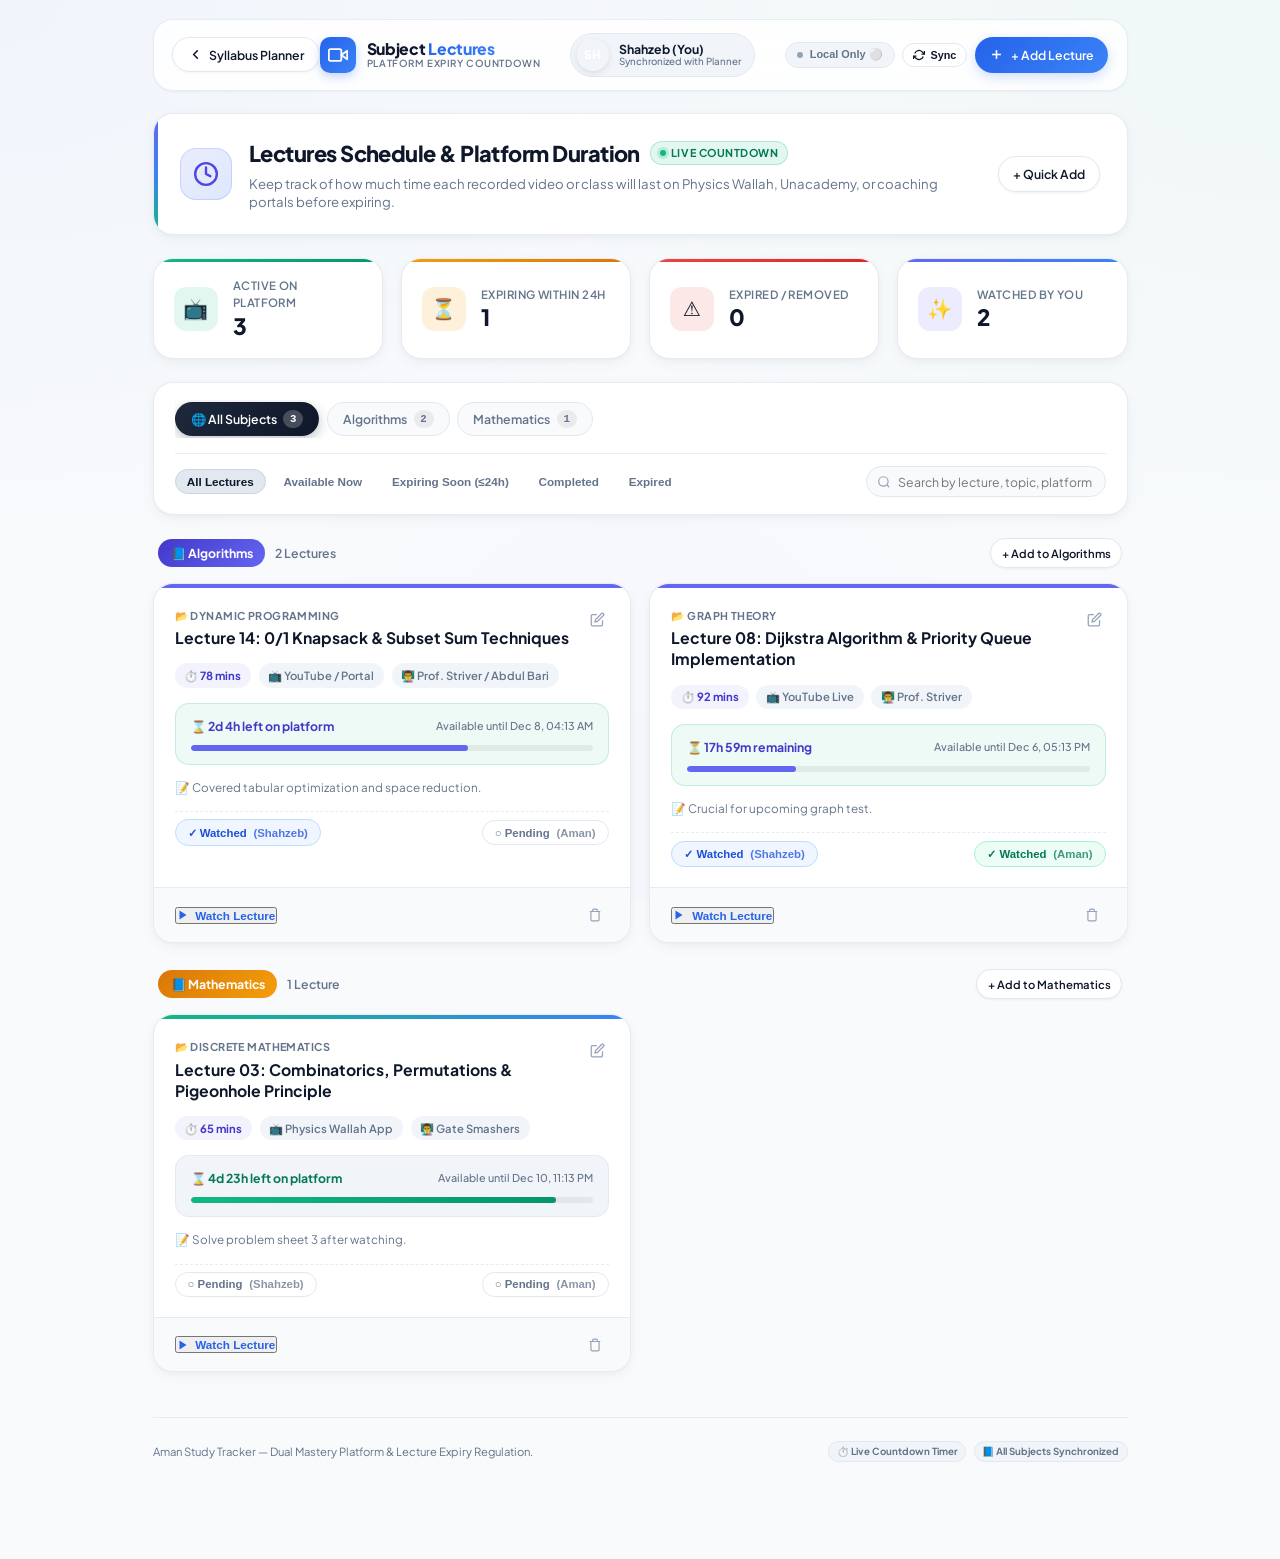
==== commit 32934d64: "Enable cloud sync for lectures and add embedded video theatre player modal" ====
--- a/lectures.html
+++ b/lectures.html
@@ -56,6 +56,16 @@
 
       <!-- Header Right Action -->
       <div class="header-right">
+        <div class="lecture-cloud-bar">
+          <button type="button" class="cloud-pill-status" id="cloudStatusPill" title="Cloud sync status">
+            <span class="cloud-pill-dot"></span>
+            <span id="cloudStatusLabel">Cloud Live 🟢</span>
+          </button>
+          <button type="button" class="btn-cloud-sync-now" id="btnCloudSyncNow" title="Manually sync with Upstash Cloud">
+            <svg width="12" height="12" viewBox="0 0 24 24" fill="none" stroke="currentColor" stroke-width="2.5"><polyline points="23 4 23 10 17 10"></polyline><polyline points="1 20 1 14 7 14"></polyline><path d="M3.51 9a9 9 0 0 1 14.85-3.36L23 10M1 14l4.64 4.36A9 9 0 0 0 20.49 15"></path></svg>
+            <span>Sync</span>
+          </button>
+        </div>
         <button type="button" class="btn btn-primary btn-icon-text" id="btnOpenAddLecture">
           <svg width="15" height="15" viewBox="0 0 24 24" fill="none" stroke="currentColor" stroke-width="2.5">
             <line x1="12" y1="5" x2="12" y2="19"></line>
@@ -320,6 +330,59 @@
     </div>
   </div>
 
+  <!-- ==================== MODAL: EMBEDDED LECTURE THEATRE PLAYER ==================== -->
+  <div class="modal-overlay hidden" id="modalVideoPlayer" role="dialog" aria-modal="true" aria-labelledby="playerLectureTitle">
+    <div class="modal-card video-player-card">
+      <div class="modal-header video-player-header">
+        <div class="player-header-info">
+          <span class="player-subject-badge" id="playerSubjectBadge">Algorithms</span>
+          <h3 class="modal-title" id="playerLectureTitle">Lecture Title</h3>
+        </div>
+        <div class="player-header-actions">
+          <a href="#" id="playerExternalLink" target="_blank" rel="noopener noreferrer" class="btn-icon-subtle" title="Open portal link in new tab">
+            <svg width="16" height="16" viewBox="0 0 24 24" fill="none" stroke="currentColor" stroke-width="2"><path d="M18 13v6a2 2 0 0 1-2 2H5a2 2 0 0 1-2-2V8a2 2 0 0 1 2-2h6"></path><polyline points="15 3 21 3 21 9"></polyline><line x1="10" y1="14" x2="21" y2="3"></line></svg>
+          </a>
+          <button type="button" class="btn-icon-subtle" id="btnCloseVideoPlayer" aria-label="Close theatre player">
+            <svg width="18" height="18" viewBox="0 0 24 24" fill="none" stroke="currentColor" stroke-width="2">
+              <line x1="18" y1="6" x2="6" y2="18"></line>
+              <line x1="6" y1="6" x2="18" y2="18"></line>
+            </svg>
+          </button>
+        </div>
+      </div>
+
+      <!-- The Responsive 16:9 Video Theatre View -->
+      <div class="video-theatre-frame" id="videoTheatreContainer">
+        <!-- Dynamic iframe or video element injected here -->
+      </div>
+
+      <!-- Meta bar below player -->
+      <div class="player-meta-bar">
+        <div class="player-details">
+          <div class="player-meta-row">
+            <span class="player-meta-item" id="playerInstructor"><svg width="13" height="13" viewBox="0 0 24 24" fill="none" stroke="currentColor" stroke-width="2"><path d="M20 21v-2a4 4 0 0 0-4-4H8a4 4 0 0 0-4 4v2"></path><circle cx="12" cy="7" r="4"></circle></svg> <span id="playerInstructorText">Teacher</span></span>
+            <span class="player-meta-item" id="playerPlatform"><svg width="13" height="13" viewBox="0 0 24 24" fill="none" stroke="currentColor" stroke-width="2"><rect x="2" y="7" width="20" height="15" rx="2" ry="2"></rect><polyline points="17 2 12 7 7 2"></polyline></svg> <span id="playerPlatformText">Platform</span></span>
+            <span class="player-meta-item" id="playerDuration">⏱️ <span id="playerDurationText">60 mins</span></span>
+            <span class="player-meta-item" id="playerExpiryTime">⏳ <span id="playerExpiryText">Time left</span></span>
+          </div>
+          <p class="player-notes" id="playerNotesText"></p>
+        </div>
+
+        <!-- Quick Watched completion controls directly inside player -->
+        <div class="player-completion-actions">
+          <button type="button" class="btn-duo-complete" id="playerToggleUserWatch">
+            <span id="playerUserWatchStatus">○ Watched</span>
+            <span style="opacity:0.75;" id="playerUserName">(Shahzeb)</span>
+          </button>
+          <button type="button" class="btn-duo-complete" id="playerToggleFriendWatch">
+            <span id="playerFriendWatchStatus">○ Watched</span>
+            <span style="opacity:0.75;" id="playerFriendName">(Aman)</span>
+          </button>
+        </div>
+      </div>
+    </div>
+  </div>
+
   <!-- Toast Notifications Container -->
   <div class="toast-container" id="toastContainer" aria-live="assertive" aria-atomic="true"></div>
 
--- a/lectures.css
+++ b/lectures.css
@@ -788,3 +788,295 @@
     grid-template-columns: 1fr;
   }
 }
+
+/* ==================== Cloud Sync Status in Header ==================== */
+.lecture-cloud-bar {
+  display: flex;
+  align-items: center;
+  gap: 0.5rem;
+}
+
+.cloud-pill-status {
+  display: inline-flex;
+  align-items: center;
+  gap: 0.45rem;
+  padding: 0.35rem 0.75rem;
+  border-radius: var(--radius-full);
+  font-size: 0.73rem;
+  font-weight: 700;
+  background: var(--bg-subtle);
+  border: 1px solid var(--border-subtle);
+  color: var(--text-muted);
+  cursor: pointer;
+  transition: all var(--transition);
+}
+
+.cloud-pill-status.connected {
+  background: rgba(16, 185, 129, 0.08);
+  border-color: rgba(16, 185, 129, 0.25);
+  color: #047857;
+}
+
+.cloud-pill-status.syncing {
+  background: rgba(59, 130, 246, 0.08);
+  border-color: rgba(59, 130, 246, 0.25);
+  color: #1d4ed8;
+}
+
+.cloud-pill-dot {
+  width: 6px;
+  height: 6px;
+  border-radius: 50%;
+  background: #94a3b8;
+  display: inline-block;
+}
+
+.cloud-pill-status.connected .cloud-pill-dot {
+  background: #10b981;
+  box-shadow: 0 0 0 2px rgba(16, 185, 129, 0.25);
+}
+
+.cloud-pill-status.syncing .cloud-pill-dot {
+  background: #3b82f6;
+  box-shadow: 0 0 0 2px rgba(59, 130, 246, 0.25);
+  animation: pulseDot 1s infinite ease-in-out;
+}
+
+.btn-cloud-sync-now {
+  padding: 0.35rem 0.65rem;
+  border-radius: var(--radius-full);
+  font-size: 0.72rem;
+  font-weight: 700;
+  display: inline-flex;
+  align-items: center;
+  gap: 0.35rem;
+  cursor: pointer;
+  background: #ffffff;
+  border: 1px solid var(--border-subtle);
+  color: var(--text-main);
+  transition: all var(--transition);
+}
+.btn-cloud-sync-now:hover {
+  background: var(--bg-subtle);
+  border-color: var(--border-medium);
+}
+
+/* ==================== Video Theatre & Embedded Player Modal ==================== */
+.video-player-card {
+  max-width: 940px;
+  width: 95vw;
+  padding: 0 !important;
+  overflow: hidden;
+  background: #0f172a !important;
+  border-radius: 18px !important;
+  box-shadow: 0 25px 60px -15px rgba(0, 0, 0, 0.6) !important;
+  border: 1px solid rgba(255, 255, 255, 0.12) !important;
+  display: flex;
+  flex-direction: column;
+}
+
+.video-player-header {
+  padding: 1rem 1.4rem;
+  background: #1e293b;
+  border-bottom: 1px solid rgba(255, 255, 255, 0.08);
+  display: flex;
+  align-items: center;
+  justify-content: space-between;
+  gap: 1rem;
+}
+
+.player-header-info {
+  display: flex;
+  align-items: center;
+  gap: 0.65rem;
+  flex: 1;
+  min-width: 0;
+}
+
+.player-subject-badge {
+  font-size: 0.68rem;
+  font-weight: 800;
+  text-transform: uppercase;
+  letter-spacing: 0.05em;
+  padding: 0.18rem 0.55rem;
+  border-radius: var(--radius-xs);
+  background: rgba(99, 102, 241, 0.2);
+  color: #818cf8;
+  border: 1px solid rgba(99, 102, 241, 0.3);
+  flex-shrink: 0;
+}
+
+.video-player-header .modal-title {
+  color: #ffffff !important;
+  font-size: 1.05rem;
+  font-weight: 700;
+  margin: 0;
+  white-space: nowrap;
+  overflow: hidden;
+  text-overflow: ellipsis;
+}
+
+.player-header-actions {
+  display: flex;
+  align-items: center;
+  gap: 0.45rem;
+  flex-shrink: 0;
+}
+
+.player-header-actions .btn-icon-subtle {
+  color: #94a3b8;
+  border-radius: var(--radius-full);
+}
+.player-header-actions .btn-icon-subtle:hover {
+  color: #ffffff;
+  background: rgba(255, 255, 255, 0.12);
+}
+
+.video-theatre-frame {
+  width: 100%;
+  aspect-ratio: 16 / 9;
+  max-height: 68vh;
+  background: #000000;
+  position: relative;
+  overflow: hidden;
+  display: flex;
+  align-items: center;
+  justify-content: center;
+}
+
+.theatre-iframe {
+  width: 100%;
+  height: 100%;
+  border: none;
+  display: block;
+}
+
+.theatre-video {
+  width: 100%;
+  height: 100%;
+  background: #000000;
+  display: block;
+}
+
+.theatre-fallback-prompt {
+  display: flex;
+  flex-direction: column;
+  align-items: center;
+  justify-content: center;
+  gap: 0.85rem;
+  color: #cbd5e1;
+  padding: 2.5rem 1.5rem;
+  text-align: center;
+}
+
+.theatre-fallback-prompt p {
+  max-width: 480px;
+  font-size: 0.9rem;
+  line-height: 1.5;
+  color: #94a3b8;
+}
+
+.player-meta-bar {
+  padding: 1.15rem 1.4rem;
+  background: #0f172a;
+  border-top: 1px solid rgba(255, 255, 255, 0.08);
+  display: flex;
+  align-items: center;
+  justify-content: space-between;
+  gap: 1.25rem;
+}
+
+.player-details {
+  flex: 1;
+  min-width: 0;
+  display: flex;
+  flex-direction: column;
+  gap: 0.35rem;
+}
+
+.player-meta-row {
+  display: flex;
+  align-items: center;
+  gap: 1rem;
+  flex-wrap: wrap;
+}
+
+.player-meta-item {
+  font-size: 0.76rem;
+  color: #94a3b8;
+  display: inline-flex;
+  align-items: center;
+  gap: 0.3rem;
+  font-weight: 500;
+}
+.player-meta-item span {
+  color: #e2e8f0;
+  font-weight: 600;
+}
+
+.player-notes {
+  margin: 0;
+  font-size: 0.78rem;
+  color: #64748b;
+  line-height: 1.4;
+}
+
+.player-completion-actions {
+  display: flex;
+  align-items: center;
+  gap: 0.65rem;
+  flex-shrink: 0;
+}
+
+.btn-duo-complete {
+  padding: 0.45rem 0.9rem;
+  border-radius: var(--radius-full);
+  font-size: 0.75rem;
+  font-weight: 700;
+  cursor: pointer;
+  background: rgba(255, 255, 255, 0.08);
+  border: 1px solid rgba(255, 255, 255, 0.15);
+  color: #cbd5e1;
+  display: inline-flex;
+  align-items: center;
+  gap: 0.35rem;
+  transition: all var(--transition);
+}
+
+.btn-duo-complete:hover {
+  background: rgba(255, 255, 255, 0.16);
+  color: #ffffff;
+}
+
+.btn-duo-complete.completed.user-complete {
+  background: rgba(37, 99, 235, 0.25);
+  border-color: #3b82f6;
+  color: #93c5fd;
+}
+
+.btn-duo-complete.completed.friend-complete {
+  background: rgba(16, 185, 129, 0.25);
+  border-color: #10b981;
+  color: #6ee7b7;
+}
+
+@media (max-width: 768px) {
+  .lecture-cloud-bar {
+    order: -1;
+  }
+  .player-meta-bar {
+    flex-direction: column;
+    align-items: stretch;
+    padding: 1rem;
+    gap: 0.85rem;
+  }
+  .player-completion-actions {
+    display: grid;
+    grid-template-columns: 1fr 1fr;
+    gap: 0.5rem;
+  }
+  .btn-duo-complete {
+    justify-content: center;
+  }
+}
+
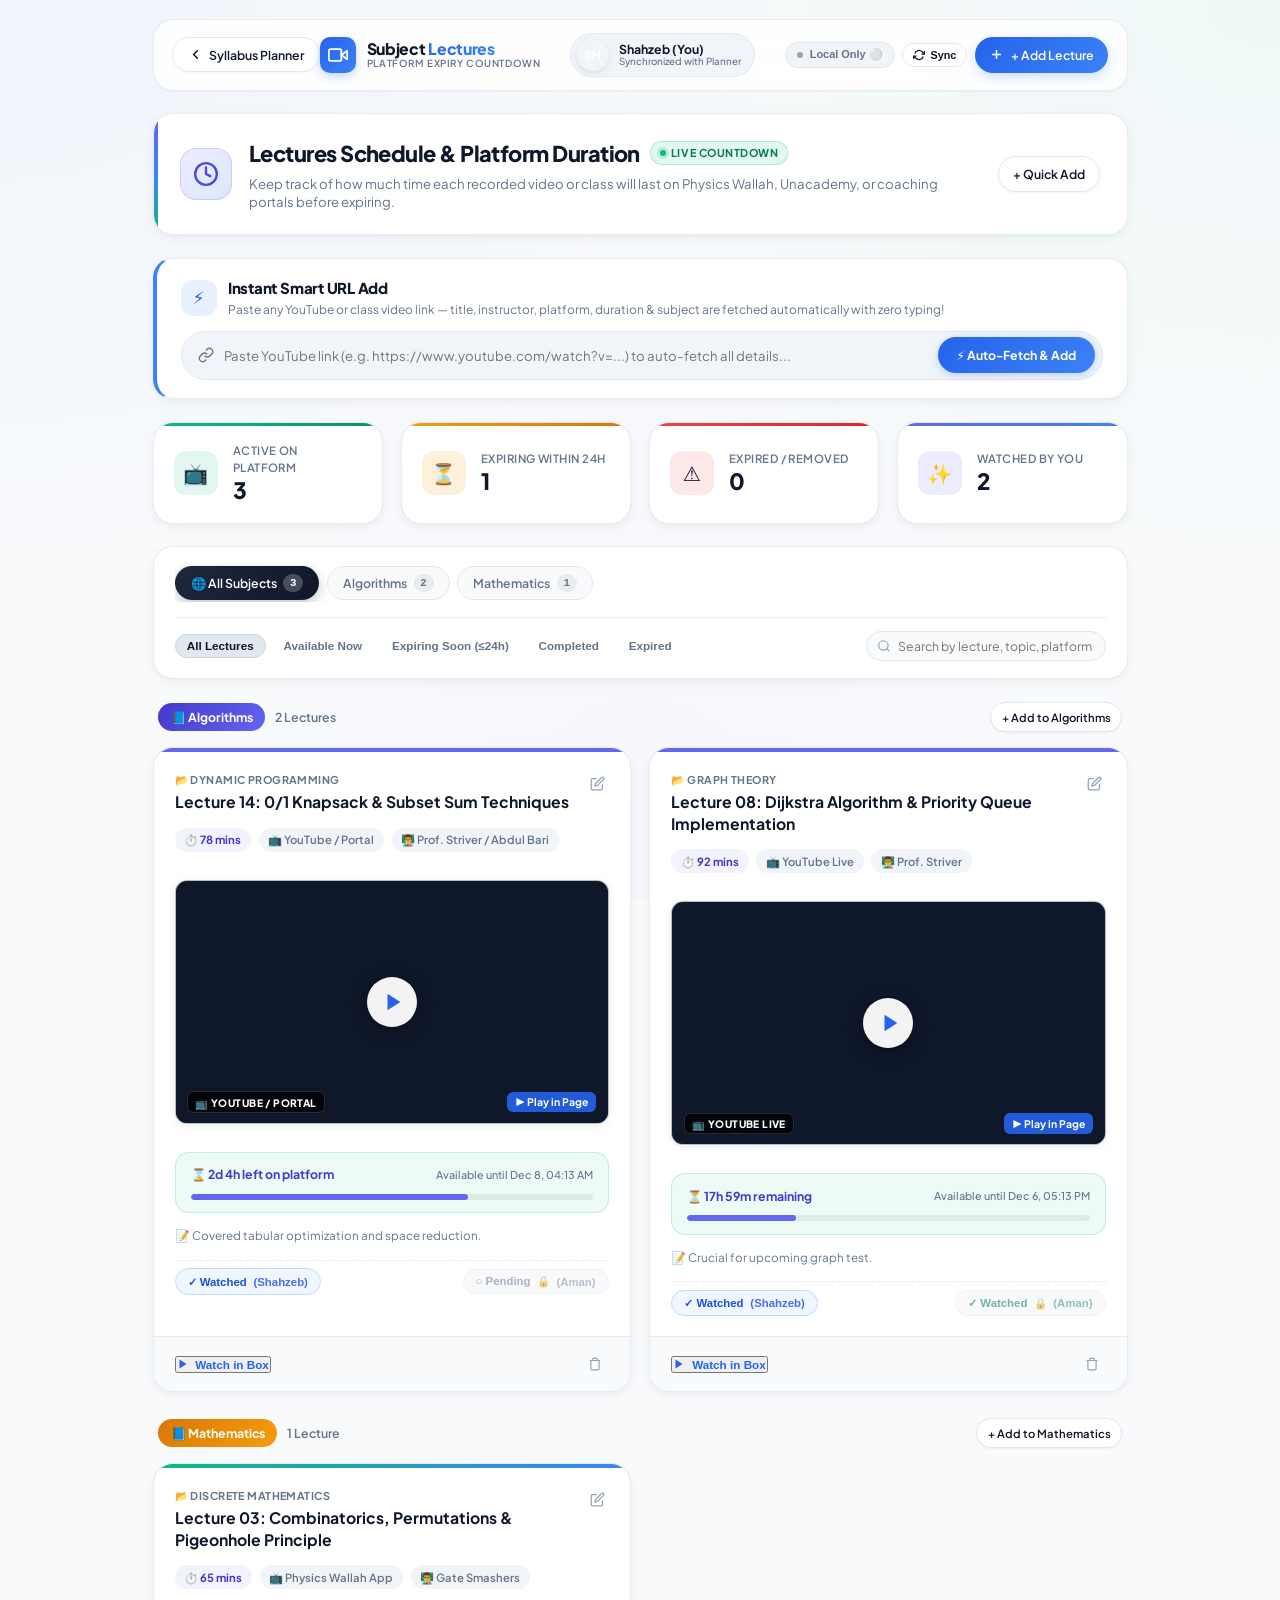
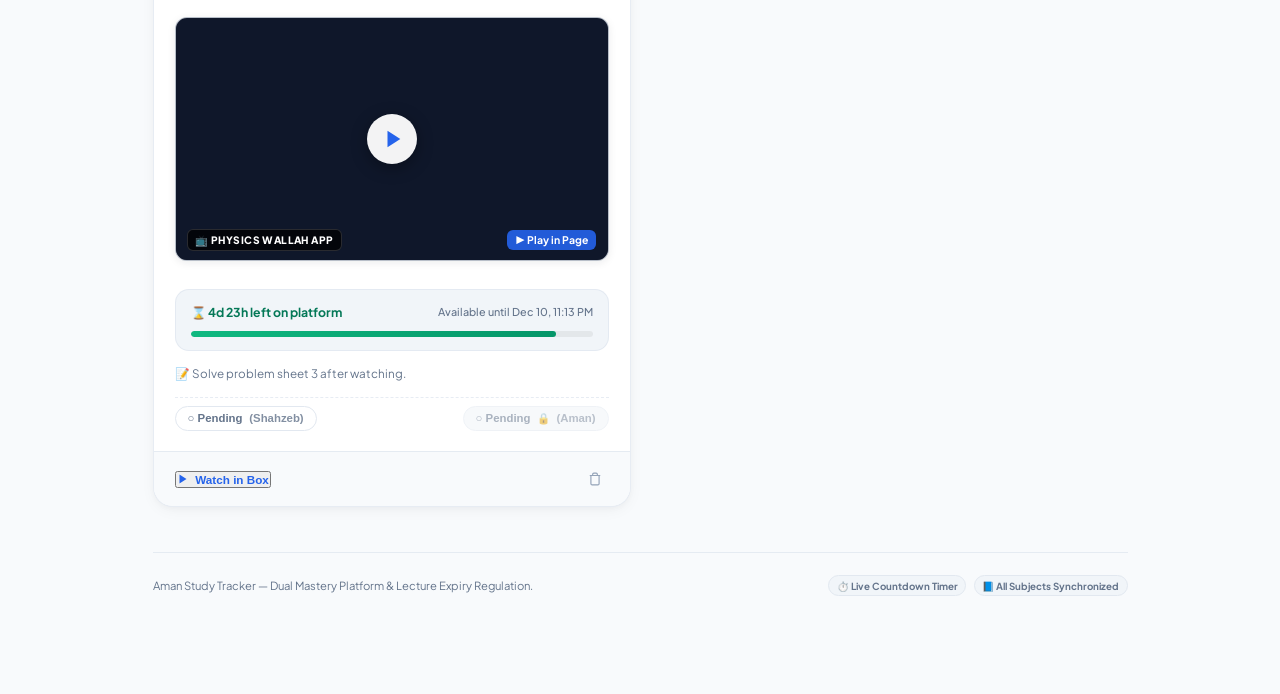
==== commit 19865770: "feat: add instant smart video url auto-fetch, in-card preview playback, and strict completion lockin" ====
--- a/lectures.html
+++ b/lectures.html
@@ -104,6 +104,30 @@
           </button>
         </div>
       </section>
+ 
+      <!-- Smart Instant URL Auto-Fetch Section -->
+      <section class="smart-url-card" aria-label="Auto Fetch Lecture via URL">
+        <div class="smart-url-header">
+          <div class="smart-url-icon-badge">⚡</div>
+          <div class="smart-url-titles">
+            <span class="smart-url-main-title">Instant Smart URL Add</span>
+            <span class="smart-url-subtitle">Paste any YouTube or class video link — title, instructor, platform, duration & subject are fetched automatically with zero typing!</span>
+          </div>
+        </div>
+        <form id="formSmartFetch" class="smart-url-form">
+          <div class="smart-input-wrapper">
+            <svg class="smart-input-icon" width="16" height="16" viewBox="0 0 24 24" fill="none" stroke="currentColor" stroke-width="2">
+              <path d="M10 13a5 5 0 0 0 7.54.54l3-3a5 5 0 0 0-7.07-7.07l-1.72 1.71"></path>
+              <path d="M14 11a5 5 0 0 0-7.54-.54l-3 3a5 5 0 0 0 7.07 7.07l1.71-1.71"></path>
+            </svg>
+            <input type="url" id="inputSmartVideoUrl" placeholder="Paste YouTube link (e.g. https://www.youtube.com/watch?v=...) to auto-fetch all details..." required autocomplete="off">
+            <button type="submit" class="btn btn-primary btn-smart-submit" id="btnSmartSubmit">
+              <span class="btn-spinner hidden" id="spinnerSmartFetch"></span>
+              <span id="btnSmartSubmitText">⚡ Auto-Fetch & Add</span>
+            </button>
+          </div>
+        </form>
+      </section>
 
       <!-- Statistical Overview -->
       <section class="lecture-stats-grid" aria-label="Lectures Summary">
@@ -211,6 +235,21 @@
 
       <form id="formLecture" class="modal-form">
         <input type="hidden" id="inputLecId" value="">
+
+        <!-- Smart Auto-Fetch inside Modal -->
+        <div class="modal-smart-autofetch-box">
+          <label for="inputModalAutoUrl" class="modal-autofetch-label">
+            <span>⚡ Paste Video URL to Auto-Fill Everything:</span>
+          </label>
+          <div class="modal-autofetch-row">
+            <input type="url" id="inputModalAutoUrl" placeholder="Paste YouTube link to auto-fetch title, teacher, duration..." autocomplete="off">
+            <button type="button" class="btn btn-secondary btn-sm" id="btnModalAutoFetch">
+              <span class="btn-spinner hidden" id="spinnerModalAutoFetch"></span>
+              <span id="btnModalAutoFetchText">⚡ Auto-Fill</span>
+            </button>
+          </div>
+          <span class="field-hint">Automatically populates title, subject, teacher, platform & duration from YouTube!</span>
+        </div>
 
         <!-- Subject & Chapter row -->
         <div class="form-row">
--- a/lectures.css
+++ b/lectures.css
@@ -1080,3 +1080,291 @@
   }
 }
 
+/* ==================== Locked Completion Toggles ==================== */
+.duo-watch-btn.locked {
+  opacity: 0.55 !important;
+  cursor: not-allowed !important;
+  background: var(--bg-subtle) !important;
+  border-color: var(--border-subtle) !important;
+}
+.duo-watch-btn.locked:hover {
+  transform: none !important;
+}
+.duo-watch-btn .lock-icon-tag {
+  font-size: 0.7rem;
+  margin-left: 0.2rem;
+}
+
+/* ==================== Smart URL Auto-Fetch Section ==================== */
+.smart-url-card {
+  background: #ffffff;
+  border: 1px solid var(--border-light);
+  border-radius: var(--radius-lg);
+  padding: 1.25rem 1.6rem;
+  box-shadow: var(--shadow-card);
+  display: flex;
+  flex-direction: column;
+  gap: 0.85rem;
+  border-left: 4px solid #3b82f6;
+  position: relative;
+  overflow: hidden;
+}
+
+.smart-url-header {
+  display: flex;
+  align-items: center;
+  gap: 0.75rem;
+}
+
+.smart-url-icon-badge {
+  width: 36px;
+  height: 36px;
+  border-radius: 12px;
+  background: rgba(37, 99, 235, 0.1);
+  color: #2563eb;
+  display: flex;
+  align-items: center;
+  justify-content: center;
+  font-size: 1.15rem;
+  flex-shrink: 0;
+}
+
+.smart-url-titles {
+  display: flex;
+  flex-direction: column;
+  gap: 0.15rem;
+}
+
+.smart-url-main-title {
+  font-size: 1rem;
+  font-weight: 800;
+  color: var(--text-main);
+  letter-spacing: -0.015em;
+}
+
+.smart-url-subtitle {
+  font-size: 0.8rem;
+  color: var(--text-muted);
+  line-height: 1.35;
+}
+
+.smart-input-wrapper {
+  display: flex;
+  align-items: center;
+  gap: 0.65rem;
+  background: var(--bg-subtle);
+  border: 1.5px solid var(--border-subtle);
+  border-radius: var(--radius-full);
+  padding: 0.35rem 0.45rem 0.35rem 1.1rem;
+  transition: all var(--transition);
+}
+
+.smart-input-wrapper:focus-within {
+  border-color: #2563eb;
+  background: #ffffff;
+  box-shadow: 0 0 0 3px rgba(37, 99, 235, 0.15);
+}
+
+.smart-input-icon {
+  color: var(--text-muted);
+  flex-shrink: 0;
+}
+
+.smart-input-wrapper input {
+  flex: 1;
+  border: none;
+  background: transparent;
+  font-size: 0.88rem;
+  font-family: inherit;
+  color: var(--text-main);
+  outline: none;
+}
+
+.btn-smart-submit {
+  border-radius: var(--radius-full) !important;
+  font-size: 0.82rem !important;
+  font-weight: 700 !important;
+  padding: 0.48rem 1.25rem !important;
+  white-space: nowrap;
+  display: inline-flex;
+  align-items: center;
+  gap: 0.4rem;
+  background: linear-gradient(135deg, #2563eb, #3b82f6) !important;
+  box-shadow: 0 2px 8px rgba(37, 99, 235, 0.28) !important;
+}
+
+/* Modal Auto-Fetch Box */
+.modal-smart-autofetch-box {
+  background: #eff6ff;
+  border: 1.5px dashed #93c5fd;
+  border-radius: var(--radius-md);
+  padding: 0.85rem 1.1rem;
+  margin-bottom: 1rem;
+}
+
+.modal-autofetch-label {
+  font-size: 0.8rem;
+  font-weight: 700;
+  color: #1e40af;
+  display: block;
+}
+
+.modal-autofetch-row {
+  display: flex;
+  gap: 0.5rem;
+  margin-top: 0.45rem;
+}
+
+.modal-autofetch-row input {
+  flex: 1;
+  background: #ffffff !important;
+  border-color: #bfdbfe !important;
+  font-size: 0.85rem !important;
+}
+
+/* ==================== In-Card Video Preview Box ==================== */
+.lecture-card-preview-box {
+  margin: 0.85rem 0;
+  border-radius: 12px;
+  overflow: hidden;
+  position: relative;
+  background: #0f172a;
+  border: 1px solid var(--border-light);
+  aspect-ratio: 16 / 9;
+  box-shadow: 0 2px 8px rgba(15, 23, 42, 0.08);
+}
+
+.preview-thumb-layer {
+  width: 100%;
+  height: 100%;
+  position: relative;
+  cursor: pointer;
+  background-size: cover;
+  background-position: center;
+  background-repeat: no-repeat;
+  display: flex;
+  align-items: center;
+  justify-content: center;
+}
+
+.preview-thumb-layer::after {
+  content: '';
+  position: absolute;
+  inset: 0;
+  background: linear-gradient(180deg, rgba(15, 23, 42, 0.15) 0%, rgba(15, 23, 42, 0.72) 100%);
+  transition: background 0.2s ease;
+}
+
+.preview-thumb-layer:hover::after {
+  background: linear-gradient(180deg, rgba(15, 23, 42, 0.25) 0%, rgba(15, 23, 42, 0.85) 100%);
+}
+
+.preview-play-btn-circle {
+  position: relative;
+  z-index: 2;
+  width: 50px;
+  height: 50px;
+  border-radius: 50%;
+  background: rgba(255, 255, 255, 0.95);
+  color: #2563eb;
+  display: flex;
+  align-items: center;
+  justify-content: center;
+  box-shadow: 0 4px 16px rgba(0, 0, 0, 0.35);
+  transition: transform 0.25s cubic-bezier(0.34, 1.56, 0.64, 1), background 0.2s ease;
+}
+
+.preview-play-btn-circle svg {
+  margin-left: 3px;
+}
+
+.preview-thumb-layer:hover .preview-play-btn-circle {
+  transform: scale(1.12);
+  background: #ffffff;
+  color: #1d4ed8;
+}
+
+.preview-badges-row {
+  position: absolute;
+  bottom: 0.65rem;
+  left: 0.75rem;
+  right: 0.75rem;
+  z-index: 2;
+  display: flex;
+  align-items: center;
+  justify-content: space-between;
+  gap: 0.45rem;
+}
+
+.preview-badge-pill {
+  font-size: 0.68rem;
+  font-weight: 800;
+  text-transform: uppercase;
+  letter-spacing: 0.04em;
+  padding: 0.15rem 0.5rem;
+  border-radius: var(--radius-xs);
+  background: rgba(0, 0, 0, 0.75);
+  color: #ffffff;
+  backdrop-filter: blur(4px);
+  border: 1px solid rgba(255, 255, 255, 0.15);
+}
+
+.preview-play-tag {
+  font-size: 0.7rem;
+  font-weight: 700;
+  color: #ffffff;
+  background: rgba(37, 99, 235, 0.9);
+  padding: 0.15rem 0.55rem;
+  border-radius: var(--radius-xs);
+  display: inline-flex;
+  align-items: center;
+  gap: 0.3rem;
+  backdrop-filter: blur(4px);
+}
+
+/* In-Card Inline Player Frame */
+.card-inline-player-wrap {
+  width: 100%;
+  height: 100%;
+  position: relative;
+  background: #000000;
+}
+
+.card-inline-iframe {
+  width: 100%;
+  height: 100%;
+  border: none;
+  display: block;
+}
+
+.card-inline-controls {
+  position: absolute;
+  top: 0.45rem;
+  right: 0.45rem;
+  z-index: 10;
+  display: flex;
+  gap: 0.35rem;
+}
+
+.btn-inline-ctrl {
+  background: rgba(0, 0, 0, 0.75);
+  border: 1px solid rgba(255, 255, 255, 0.2);
+  color: #ffffff;
+  font-size: 0.68rem;
+  font-weight: 700;
+  padding: 0.22rem 0.55rem;
+  border-radius: var(--radius-xs);
+  cursor: pointer;
+  display: inline-flex;
+  align-items: center;
+  gap: 0.3rem;
+  backdrop-filter: blur(6px);
+  transition: all var(--transition);
+}
+
+.btn-inline-ctrl:hover {
+  background: rgba(0, 0, 0, 0.95);
+  border-color: rgba(255, 255, 255, 0.4);
+}
+
+
